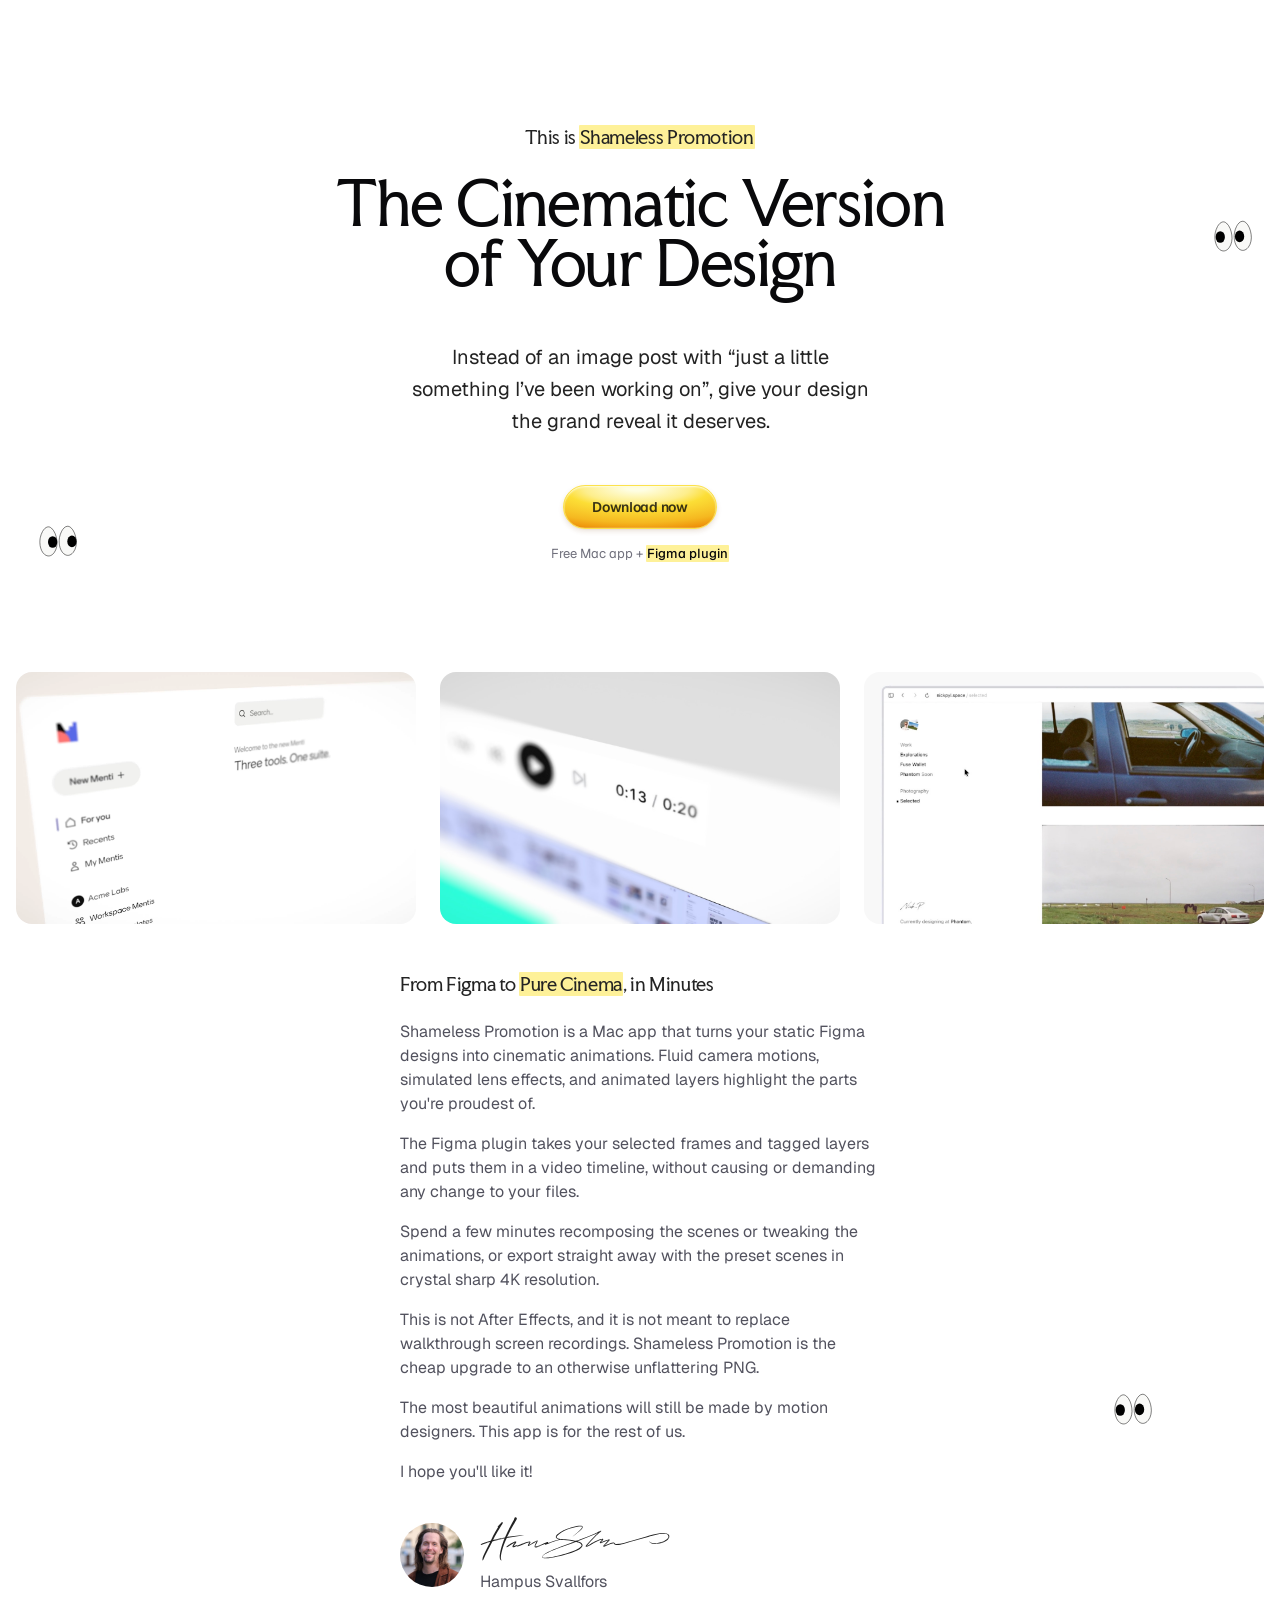
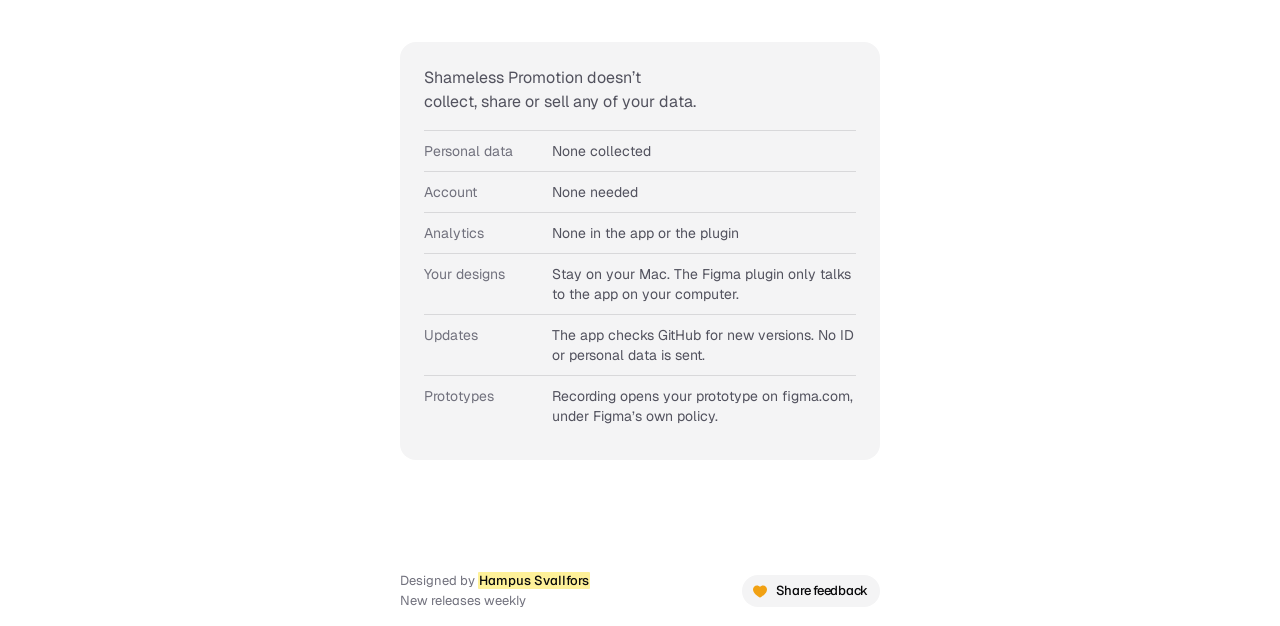
==== index.html @ ab7782eb "Site: hero line, privacy card, signature with name and photo, footer, eye moods (blink, shut, excite" ====
<!doctype html>
<html lang="en">
<head>
  <meta charset="utf-8">
  <meta name="viewport" content="width=device-width, initial-scale=1">
  <title>Shameless Promotion — The Cinematic Version of Your Design</title>
  <meta name="description" content="Shameless Promotion is a free Mac app and Figma plugin that turns your static Figma designs into cinematic animations. Cinematic design videos, in minutes.">
  <meta property="og:title" content="Shameless Promotion">
  <meta property="og:description" content="The cinematic version of your design. A free Mac app and Figma plugin.">
  <meta property="og:type" content="website">
  <meta property="og:url" content="https://shamelesspromotion.app/">
  <meta name="theme-color" content="#ffffff" media="(prefers-color-scheme: light)">
  <meta name="theme-color" content="#0c0c0f" media="(prefers-color-scheme: dark)">
  <link rel="icon" href="assets/favicon.svg" type="image/svg+xml">
  <link rel="preconnect" href="https://fonts.googleapis.com">
  <link rel="preconnect" href="https://fonts.gstatic.com" crossorigin>
  <link rel="stylesheet" href="https://fonts.googleapis.com/css2?family=Faculty+Glyphic&family=Geist:wght@400;500;600&display=swap">
  <link rel="stylesheet" href="styles.css">
</head>
<body>
  <main class="page">

    <header class="hero">
      <div class="hero-inner">
        <!-- the eyes: the app icon's subject, watching the cursor. Each pair
             is anchored to its column at the design's offsets, pulled in on a
             narrower window so it stays on screen, and drifts a little with
             the cursor at its own depth (parallax, main.js) -->
        <span class="eyes eyes-1" data-depth="0.018" aria-hidden="true"></span>
        <span class="eyes eyes-2" data-depth="0.010" aria-hidden="true"></span>
        <p class="eyebrow">This is <mark>Shameless Promotion</mark></p>
        <h1>The Cinematic Version <br>of Your Design</h1>
        <p class="lede">Instead of an image post with “just a little something I’ve been working on”, give your design the grand reveal it deserves.</p>
        <div class="cta">
          <a class="button" id="download" href="https://github.com/svallfors/shameless-promotion-releases/releases/latest"><span>Download now</span></a>
          <p class="cta-note" id="cta-note">Free Mac app + <a class="low" href="https://www.figma.com/community/plugin/1685059029492451885">Figma plugin</a><span id="cta-version"></span></p>
        </div>
      </div>
    </header>

    <!-- three films; the src is picked per color scheme in main.js
         (videos/light-N.mp4 · videos/dark-N.mp4) and loaded when the row
         scrolls into view; the poster follows the scheme too (Hampus's dark
         frame has its own three stills). Until a file exists the poster stands in. -->
    <section class="films" aria-label="Example films">
      <figure class="film">
        <video muted loop playsinline preload="none" data-poster-light="assets/poster-light-1.jpg" data-poster-dark="assets/poster-dark-1.jpg" data-light="videos/light-1.mp4" data-dark="videos/dark-1.mp4"></video>
      </figure>
      <figure class="film">
        <video muted loop playsinline preload="none" data-poster-light="assets/poster-light-2.jpg" data-poster-dark="assets/poster-dark-2.jpg" data-light="videos/light-2.mp4" data-dark="videos/dark-2.mp4"></video>
      </figure>
      <figure class="film">
        <video muted loop playsinline preload="none" data-poster-light="assets/poster-light-3.jpg" data-poster-dark="assets/poster-dark-3.jpg" data-light="videos/light-3.mp4" data-dark="videos/dark-3.mp4"></video>
      </figure>
    </section>

    <section class="story">
      <span class="eyes eyes-3" data-depth="0.014" aria-hidden="true"></span>
      <h2>From Figma to <mark>Pure Cinema</mark>, in Minutes</h2>
      <p>Shameless Promotion is a Mac app that turns your static Figma designs into cinematic animations. Fluid camera motions, simulated lens effects, and animated layers highlight the parts you're proudest of.</p>
      <p>The Figma plugin takes your selected frames and tagged layers and puts them in a video timeline, without causing or demanding any change to your files.</p>
      <p>Spend a few minutes recomposing the scenes or tweaking the animations, or export straight away with the preset scenes in crystal sharp 4K resolution.</p>
      <p>This is not After Effects, and it is not meant to replace walkthrough screen recordings. Shameless Promotion is the cheap upgrade to an otherwise unflattering PNG.</p>
      <p>The most beautiful animations will still be made by motion designers. This app is for the rest of us.</p>
      <p>I hope you'll like it!</p>
      <div class="sign">
        <img class="avatar" src="assets/hampus.jpg" width="64" height="64" alt="">
        <div class="sign-text">
          <img class="signature" src="assets/signature.svg" width="248" height="59" alt="">
          <p class="sign-name">Hampus Svallfors</p>
        </div>
      </div>
    </section>

    <!-- PRIVACY (Hampus 2026-09-30, "we don't track anything - something we
         should be proud about"): a contained last section, the claim and a
         short checklist. Every row is checked against the code: the app's
         only outside request is the update check to GitHub; the plugin's
         network access is localhost only (manifest allowedDomains). -->
    <section class="privacy" id="privacy" aria-labelledby="privacy-title">
      <h2 id="privacy-title">Shameless Promotion doesn’t collect, share or sell any of your data.</h2>
      <dl class="checklist">
        <div><dt>Personal data</dt><dd>None collected</dd></div>
        <div><dt>Account</dt><dd>None needed</dd></div>
        <div><dt>Analytics</dt><dd>None in the app or the plugin</dd></div>
        <div><dt>Your designs</dt><dd>Stay on your Mac. The Figma plugin only talks to the app on your computer.</dd></div>
        <div><dt>Updates</dt><dd>The app checks GitHub for new versions. No ID or personal data is sent.</dd></div>
        <div><dt>Prototypes</dt><dd>Recording opens your prototype on figma.com, under Figma’s own policy.</dd></div>
      </dl>
    </section>

    <!-- the footer within the content's width (Hampus 2026-09-30): the two
         facts stacked on the left (the designer first), feedback on the right; the GitHub pill
         and "Share your feedback 🙌" retired -->
    <footer class="foot">
      <p class="foot-line"><span>Designed by <a class="low" href="https://svallfors.com">Hampus Svallfors</a></span><span>New releases weekly</span></p>
      <a class="pill" href="https://github.com/svallfors/shameless-promotion-releases/issues/new">
        <svg width="16" height="16" viewBox="0 0 16 16" aria-hidden="true"><use href="assets/heart.svg#Frame"></use></svg>
        Share feedback
      </a>
    </footer>

  </main>

  <!-- one eye pair, stamped into every .eyes by main.js: the egg from the
       app icon (Figma group 2134221130) mirrored the way the icon mirrors
       it, a pupil (with a glint for excitement) that main.js aims at the
       cursor, and lids that close like curtains, the upper one down to a
       line a little below the middle and the lower one up to meet it -->
  <template id="eyes-template">
    <svg viewBox="0 0 40 40" width="40" height="40">
      <defs>
        <path id="egg" d="M5.95898 1.41504C6.97668 0.62206 8.2803 0.0746626 9.52344 0.295898C11.8971 0.718315 13.5471 2.7454 14.7139 4.81641L14.9404 5.23047C15.9392 7.11129 16.6526 9.12942 17.0566 11.2187L17.1328 11.6377C17.2466 12.3319 17.3355 13.1081 17.3682 13.8057C17.376 13.9729 17.3899 14.1606 17.4033 14.3545C17.4169 14.5499 17.4306 14.7537 17.4404 14.9561C17.4603 15.3645 17.4618 15.7527 17.415 16.0518L17.4131 16.0674V16.082C17.3985 16.5359 17.3418 16.9519 17.3125 17.4307C17.2851 17.88 17.2524 18.2937 17.2021 18.7207L17.1455 19.1533L17.1445 19.165C17.1437 19.1736 17.1424 19.1829 17.1416 19.1914C17.1412 19.196 17.1401 19.2005 17.1396 19.2051C16.5431 22.4197 15.2002 25.9376 12.5869 27.9414C11.2004 29.0045 9.6425 29.5479 7.98438 29.3301C6.25568 29.1029 4.65309 27.9234 3.50977 26.5684L3.28711 26.2949C0.577991 22.7938 -0.168792 17.8277 0.450195 13.4707C1.04536 9.28188 2.65046 4.16561 5.95898 1.41504Z"/>
        <clipPath id="egg-clip"><use href="#egg"/></clipPath>
      </defs>
      <g class="eye" transform="translate(19.3 5.6) scale(-1 1)">
        <g class="body">
          <use href="#egg" class="sclera"/>
          <g class="iris">
            <ellipse class="pupil" cx="8.85" cy="15.4" rx="4.65" ry="5.85"/>
            <circle class="glint" cx="10.7" cy="12.9" r="0"/>
          </g>
          <g clip-path="url(#egg-clip)">
            <path class="lid lower" d="M-2 17 Q8.7 19.6 20 17 V33 H-2 Z"/>
            <g class="upper">
              <path class="lid" d="M-2 -8 H20 V17 Q8.7 19.6 -2 17 Z"/>
              <path class="lid-line" d="M-2 17 Q8.7 19.6 20 17"/>
            </g>
          </g>
          <use href="#egg" class="rim"/>
        </g>
      </g>
      <g class="eye" transform="translate(38.6 5) scale(-1 1)">
        <g class="body">
          <use href="#egg" class="sclera"/>
          <g class="iris">
            <ellipse class="pupil" cx="8.85" cy="15.4" rx="4.65" ry="5.85"/>
            <circle class="glint" cx="10.7" cy="12.9" r="0"/>
          </g>
          <g clip-path="url(#egg-clip)">
            <path class="lid lower" d="M-2 17 Q8.7 19.6 20 17 V33 H-2 Z"/>
            <g class="upper">
              <path class="lid" d="M-2 -8 H20 V17 Q8.7 19.6 -2 17 Z"/>
              <path class="lid-line" d="M-2 17 Q8.7 19.6 20 17"/>
            </g>
          </g>
          <use href="#egg" class="rim"/>
        </g>
      </g>
    </svg>
  </template>

  <script src="main.js" defer></script>
</body>
</html>
---- styles.css ----
/* Shameless Promotion — the page (2026-09-17). Built from Hampus's Figma frame
   513:3155: Faculty Glyphic for the headlines (title case, salt/dlig on),
   Geist for everything else. Light is the designed mode; dark is derived here
   with the app's own night palette. */

:root {
  color-scheme: light dark;
  --bg: #ffffff;
  --text: #09090b;        /* headline */
  --text-2: #232323;      /* eyebrow, lede */
  --text-3: #52525e;      /* body */
  --text-dim: #71717d;    /* notes, footer */
  --text-label: #71717d;  /* the privacy checklist's labels */
  --pill: #f4f4f5;
  --pill-hover: #e9e9ec;
  --tile: #f4f4f5;
  --hl: #fef199;          /* the marker highlight */
  --hl-text: #232323;
  --btn-border: #fce24c;
  --btn-text: #09090b;
  --sclera: #f9f9f7;
  --eye-line: #000000;
  --pupil: #000000;
}
@media (prefers-color-scheme: dark) {
  :root:not([data-theme="light"]) {
    --bg: #18181b;
    --text: #e4e4e7;
    --text-2: #fafafa;
    --text-3: #d4d4d8;
    --text-dim: #71717d;
    --text-label: #a1a1aa;
    --pill: #27272a;
    --pill-hover: #323236;
    --tile: #27272a;
    --hl: transparent;      /* dark: the marker becomes yellow type */
    --hl-text: #fce24c;
    --btn-border: #fce24c;
    --btn-text: #18181b;
    --sclera: #fafafa;
    --eye-line: #18181b;
    --pupil: #18181b;
}
}
:root[data-theme="dark"] {
    --bg: #18181b;
    --text: #e4e4e7;
    --text-2: #fafafa;
    --text-3: #d4d4d8;
    --text-dim: #71717d;
    --text-label: #a1a1aa;
    --pill: #27272a;
    --pill-hover: #323236;
    --tile: #27272a;
    --hl: transparent;      /* dark: the marker becomes yellow type */
    --hl-text: #fce24c;
    --btn-border: #fce24c;
    --btn-text: #18181b;
    --sclera: #fafafa;
    --eye-line: #18181b;
    --pupil: #18181b;
}

* { box-sizing: border-box; }
html { -webkit-text-size-adjust: 100%; }
body {
  margin: 0;
  background: var(--bg);
  color: var(--text-3);
  font-family: Geist, ui-sans-serif, system-ui, -apple-system, "Helvetica Neue", Arial, sans-serif;
  font-feature-settings: "salt" 1, "ordn" 1, "dlig" 1;
  -webkit-font-smoothing: antialiased;
  text-rendering: optimizeLegibility;
}
a { color: inherit; }

.page {
  position: relative;
  display: flex;
  flex-direction: column;
  align-items: center;
  gap: 48px;
  min-height: 100vh;
  padding: 64px 16px 16px;
  overflow-x: clip;
}
@media (max-width: 720px) {
  .page { padding: 48px 24px 24px; gap: 40px; }
}

/* ---------- type ---------- */
h1, h2, .eyebrow {
  font-family: "Faculty Glyphic", Georgia, "Times New Roman", serif;
  font-weight: 400;
  margin: 0;
}
h1 {
  color: var(--text);
  font-size: clamp(38px, 7vw, 60px);
  line-height: 1;
  letter-spacing: -0.02em;
  text-align: center;
  text-wrap: balance;
}
.eyebrow, h2 {
  color: var(--text-2);
  font-size: 18px;
  line-height: normal;
  letter-spacing: -0.02em;
}
mark {
  background: var(--hl);
  color: var(--hl-text);
  padding: 0 1px;
  border-radius: 1px;
  -webkit-box-decoration-break: clone;
  box-decoration-break: clone;
}
/* the small links' marker: fully behind the text, like the mark (Hampus
   2026-09-30 - the low 9px stroke sat offset under small type) */
a.low {
  background: var(--hl);
  color: var(--text);
  font-weight: 500;
  padding: 0 1px;
  border-radius: 1px;
  text-decoration: none;
  -webkit-box-decoration-break: clone;
  box-decoration-break: clone;
}
a.low:hover { text-decoration: underline; text-underline-position: from-font; }
/* dark (Hampus's dark frame): the name is underlined in the footer grey */
:root[data-theme="dark"] a.low { background: none; color: var(--text-dim); text-decoration: underline; text-underline-position: from-font; }
@media (prefers-color-scheme: dark) {
  :root:not([data-theme="light"]) a.low { background: none; color: var(--text-dim); text-decoration: underline; text-underline-position: from-font; }
}

/* ---------- hero ---------- */
/* the hero fills the first screen: its content sits at the vertical
   center and the film row ends about 24px under the fold, so most of the
   films show and invite the scroll (Hampus 2026-09-17). The row's height
   follows from its width (three tiles at 469:296 with 24px gaps); svh so a
   phone's collapsing toolbar doesn't move it; off on narrow screens */
.hero {
  --row-w: min(100vw - 32px, 1800px);
  --film-h: calc((var(--row-w) - 48px) / 3 * 296 / 469);
  display: flex;
  flex-direction: column;
  align-items: center;
  justify-content: center;
  width: 100%;
  min-height: calc(100svh - 64px - 48px - var(--film-h) + 24px);
}
.hero-inner {
  position: relative;
  display: flex;
  flex-direction: column;
  align-items: center;
  gap: 24px;
  width: 100%;
  max-width: 672px;
  text-align: center;
}
@media (max-width: 720px) {
  .hero { min-height: 0; }
}
.hero .lede {
  margin: 24px 0 0;
  max-width: 476px;
  color: var(--text-2);
  font-size: 20px;
  line-height: 32px;
}
.cta {
  display: flex;
  flex-direction: column;
  align-items: center;
  gap: 16px;
  margin-top: 24px;
}
.cta-note {
  margin: 0;
  color: var(--text-dim);
  font-size: 13px;
  font-feature-settings: "salt" 1, "ordn" 1, "ss02" 1, "ss03" 1, "ss04" 1, "ss05" 1, "ss06" 1, "dlig" 1;
}

/* the yellow pill: the design's radial gradient (a hot spot near the top
   center falling to amber at the rim), a hairline yellow border and the
   two soft drop shadows; inner highlight along the top edge */
.button {
  position: relative;
  display: inline-flex;
  align-items: center;
  height: 44px;
  padding: 0 28px;
  border-radius: 999px;
  border: 1px solid var(--btn-border);
  color: var(--btn-text);
  text-decoration: none;
  font-weight: 600;
  font-size: 14px;
  letter-spacing: -0.02em;
  font-feature-settings: "salt" 1, "ordn" 1, "ss02" 1, "ss03" 1, "ss04" 1, "ss05" 1, "ss06" 1, "dlig" 1;
  background:
    radial-gradient(150px 42px at 48% 5%,
      #fefee2 7%, #fef6b7 21%, #fdee8c 35%, #fde661 42%, #fcde36 49%, #f5b820 82%, #ee910a 100%);
  box-shadow:
    0 0.5px 1px rgba(101, 61, 21, 0.08),
    0 2.4px 5.3px rgba(130, 74, 19, 0.14),
    inset 0 0 0.5px 0.2px rgba(255, 255, 255, 0.6),
    inset 0 1.6px 2.1px -0.5px #fefcd5,
    inset 0 -0.25px 0.6px rgba(0, 0, 0, 0.05);
  transition: transform 0.15s ease, box-shadow 0.15s ease, filter 0.15s ease;
}
.button > span { opacity: 0.8; }
.button:hover { filter: brightness(1.03); box-shadow:
    0 1px 2px rgba(101, 61, 21, 0.10),
    0 4px 10px rgba(130, 74, 19, 0.18),
    inset 0 0 0.5px 0.2px rgba(255, 255, 255, 0.6),
    inset 0 1.6px 2.1px -0.5px #fefcd5,
    inset 0 -0.25px 0.6px rgba(0, 0, 0, 0.05); }
.button:active { transform: translateY(1px); filter: brightness(0.98); }
.button:focus-visible { outline: 2px solid var(--btn-border); outline-offset: 3px; }

/* ---------- films ---------- */
.films {
  display: grid;
  grid-template-columns: repeat(3, minmax(0, 1fr));
  gap: 24px;
  width: 100%;
  max-width: 1800px; /* the films may run wider than the text (Hampus 2026-09-17) */
}
.film {
  margin: 0;
  aspect-ratio: 469 / 296;
  border-radius: 16px;
  overflow: hidden;
  background: var(--tile);
}
.film video, .film img {
  display: block;
  width: 100%;
  height: 100%;
  object-fit: cover;
}
.film video { background: var(--tile); }
@media (max-width: 720px) {
  /* narrow: a native horizontal strip (no JS), each film wider than the
     screen so it reads as a cinematic crop - --film-w is the knob */
  .films {
    --film-w: 100%;
    display: flex;
    gap: 12px;
    max-width: none;
    width: calc(100% + 48px);
    margin: 0 -24px;
    padding: 0 24px;
    overflow-x: auto;
    scroll-snap-type: x mandatory;
    scroll-padding: 0 24px;
    -webkit-overflow-scrolling: touch;
    scrollbar-width: none;
  }
  .films::-webkit-scrollbar { display: none; }
  .film { flex: 0 0 var(--film-w); scroll-snap-align: start; }
  /* the designed two-line break is for the wide headline; narrow, let
     text-wrap: balance find the lines */
  h1 br { display: none; }
}

/* ---------- story ---------- */
.story {
  position: relative;
  display: flex;
  flex-direction: column;
  gap: 24px;
  width: 100%;
  max-width: 480px;
}
.story h2 { margin: 0; }
.story p {
  margin: 0;
  font-size: 16px;
  line-height: 24px;
}
.story p + p { margin-top: -8px; }
/* the signature a little smaller, the name in plain type under it (Hampus
   2026-09-30); the ink is decorative, the name reads */
/* the face from the plugin's Community page, beside the signature (Hampus 2026-09-30) */
.sign { display: flex; align-items: center; gap: 16px; margin-top: 8px; }
.avatar { display: block; flex: none; width: 64px; height: 64px; border-radius: 50%; }
.sign-text { display: flex; flex-direction: column; gap: 8px; min-width: 0; }
.signature {
  display: block;
  width: 192px;
  max-width: 100%;
  height: auto;
}
.story .sign-name { margin: 0; }
/* the signature is black ink; flip it on the night ground */
:root[data-theme="dark"] .signature { filter: invert(1); }
@media (prefers-color-scheme: dark) {
  :root:not([data-theme="light"]) .signature { filter: invert(1); }
}

/* ---------- privacy ---------- */
/* a contained last section (Hampus 2026-09-30): the claim, then a checklist
   of label and answer rows on the tile ground */
.privacy {
  display: flex;
  flex-direction: column;
  gap: 16px;
  width: 100%;
  max-width: 480px;
  padding: 24px;
  border-radius: 16px;
  background: var(--tile);
}
/* the claim IS the section's heading (Hampus 2026-09-30), set like the
   body text it replaced - not the display face */
.privacy h2 {
  font-family: inherit;
  font-size: 16px;
  line-height: 24px;
  letter-spacing: normal;
  color: var(--text-3);
  text-wrap: balance;
}
.checklist {
  display: flex;
  flex-direction: column;
  margin: 0;
  font-size: 14px;
  line-height: 20px;
}
.checklist > div {
  display: grid;
  grid-template-columns: 112px 1fr;
  gap: 16px;
  padding: 10px 0;
  border-top: 1px solid color-mix(in srgb, var(--text-dim) 22%, transparent);
}
.checklist dt { color: var(--text-label); }
.checklist dd { margin: 0; color: var(--text-3); }
@media (max-width: 480px) {
  .checklist > div { grid-template-columns: 1fr; gap: 2px; }
}

/* ---------- footer ---------- */
.foot {
  display: flex;
  align-items: center;
  justify-content: space-between;
  gap: 16px;
  width: 100%;
  max-width: 480px;
  margin-top: auto;
  padding-top: 64px;
}
.foot-line {
  display: flex;
  flex-direction: column;
  gap: 2px;
  margin: 0;
  color: var(--text-dim);
  font-size: 13px;
  line-height: 18px;
  text-align: left;
  font-feature-settings: "salt" 1, "ordn" 1, "ss02" 1, "ss03" 1, "ss04" 1, "ss05" 1, "ss06" 1, "dlig" 1;
}
.pill {
  display: inline-flex;
  align-items: center;
  gap: 8px;
  height: 32px;
  padding: 0 12px 0 10px;
  border-radius: 9999px;
  background: var(--pill);
  color: var(--text);
  text-decoration: none;
  font-size: 13px;
  font-weight: 500;
  letter-spacing: -0.02em;
  white-space: nowrap;
  font-feature-settings: "salt" 1, "ordn" 1, "ss02" 1, "ss03" 1, "ss04" 1, "ss05" 1, "ss06" 1, "dlig" 1;
  transition: background 0.15s ease;
}
.pill:hover { background: var(--pill-hover); }
.pill svg { color: var(--text); opacity: 0.8; }
.pill:last-child svg { color: #f5a623; opacity: 1; }
@media (max-width: 720px) {
  .foot { padding-top: 40px; }
}

/* ---------- the eyes ---------- */
/* anchored to the hero (672 wide) and the story (480 wide) at the design's
   offsets; the min()/max() pull a pair inward when the window is narrower
   than the design so it never leaves the screen or lands on the text */
.eyes {
  position: absolute;
  width: 40px;
  height: 40px;
  pointer-events: none;
  will-change: transform;
  z-index: 1;
}
.eyes-1 { top: 91px;  left: min(calc(100% + 237px), calc(50vw + 280px)); }
.eyes-2 { top: 396px; left: max(-266px, calc(352px - 50vw)); }
.eyes-3 { top: 417px; left: min(calc(100% + 233px), calc(50vw + 184px)); }
.eyes svg { display: block; width: 100%; height: 100%; overflow: visible; }
.eyes .sclera, .eyes .lid { fill: var(--sclera); }
.eyes .rim, .eyes .lid-line { fill: none; stroke: var(--eye-line); stroke-width: 0.5; vector-effect: non-scaling-stroke; }
.eyes .pupil { fill: var(--pupil); }
.eyes .glint { fill: var(--sclera); }
@media (max-width: 720px) {
  .eyes { display: none; }
}
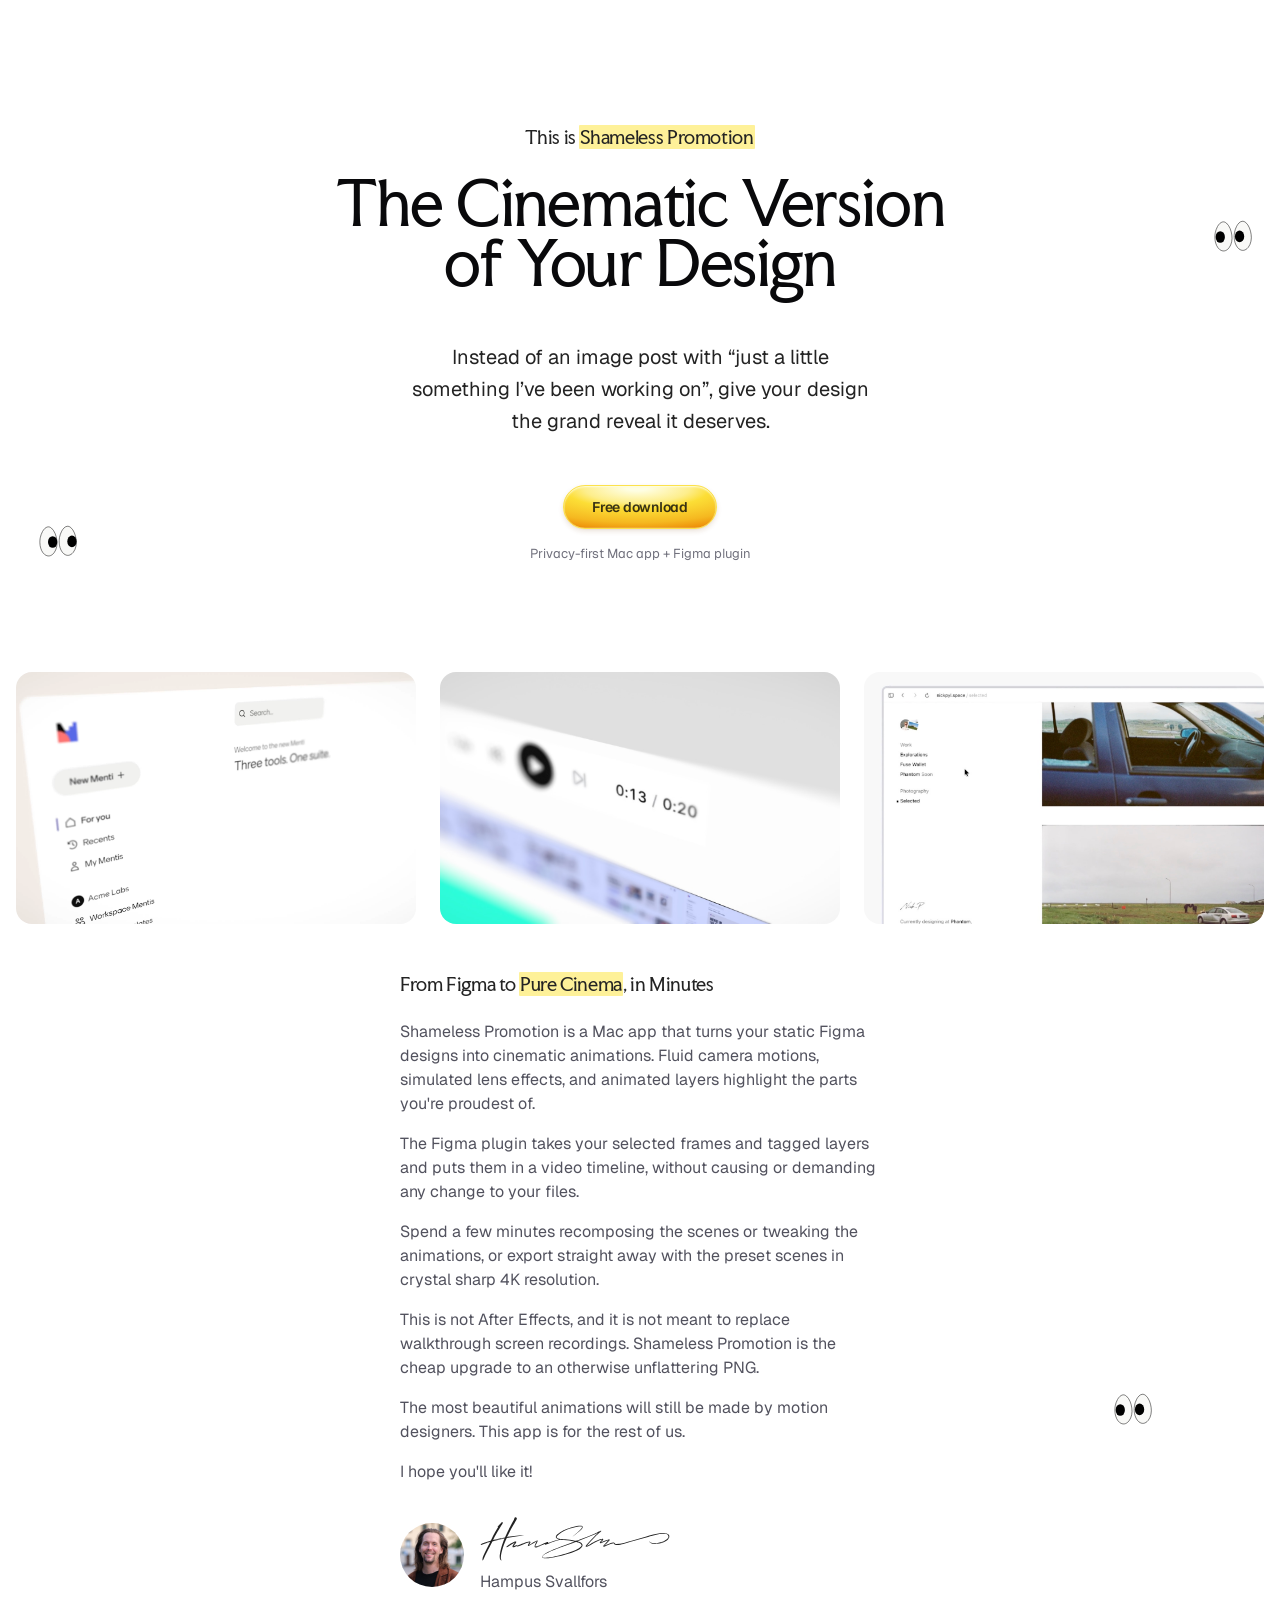
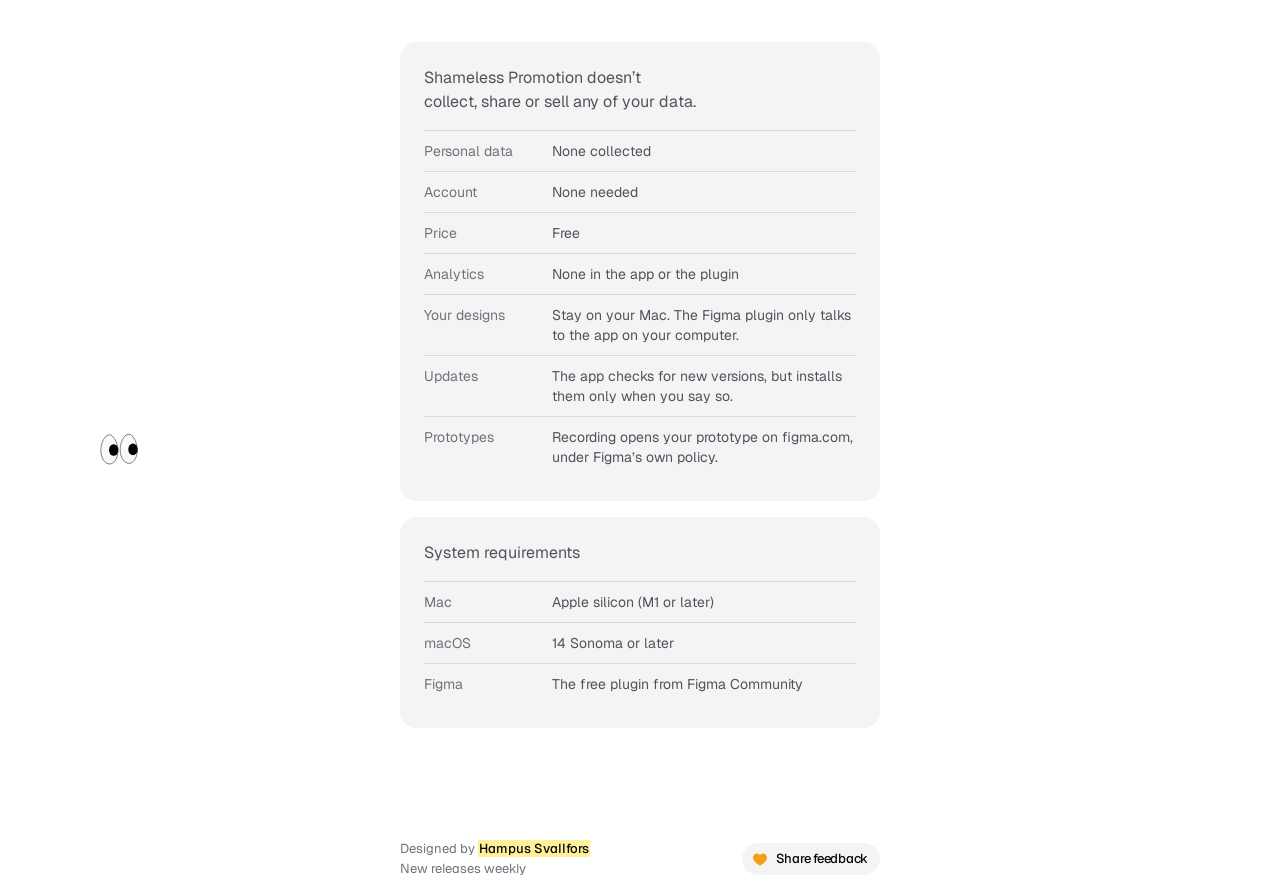
==== commit deb8c5d5: "Site: Free download, privacy-first note links, System requirements, fourth eyes, JSON-LD, robots and" ====
--- a/index.html
+++ b/index.html
@@ -9,6 +9,29 @@
   <meta property="og:description" content="The cinematic version of your design. A free Mac app and Figma plugin.">
   <meta property="og:type" content="website">
   <meta property="og:url" content="https://shamelesspromotion.app/">
+  <link rel="canonical" href="https://shamelesspromotion.app/">
+  <!-- what search engines and AI agents read directly: a free macOS app,
+       what it needs, where to get it. No version here; it ships weekly -->
+  <script type="application/ld+json">
+  {
+    "@context": "https://schema.org",
+    "@type": "SoftwareApplication",
+    "name": "Shameless Promotion",
+    "description": "A free Mac app and Figma plugin that turns your static Figma designs into cinematic animations, with camera motions, simulated lens effects and animated layers, exported in 4K.",
+    "url": "https://shamelesspromotion.app/",
+    "downloadUrl": "https://github.com/svallfors/shameless-promotion-releases/releases/latest",
+    "applicationCategory": "DesignApplication",
+    "operatingSystem": "macOS 14 or later",
+    "softwareRequirements": "Apple silicon Mac, Figma",
+    "isAccessibleForFree": true,
+    "offers": { "@type": "Offer", "price": "0", "priceCurrency": "USD" },
+    "author": { "@type": "Person", "name": "Hampus Svallfors", "url": "https://svallfors.com" },
+    "sameAs": [
+      "https://www.figma.com/community/plugin/1685059029492451885",
+      "https://github.com/svallfors/shameless-promotion-releases"
+    ]
+  }
+  </script>
   <meta name="theme-color" content="#ffffff" media="(prefers-color-scheme: light)">
   <meta name="theme-color" content="#0c0c0f" media="(prefers-color-scheme: dark)">
   <link rel="icon" href="assets/favicon.svg" type="image/svg+xml">
@@ -32,8 +55,8 @@
         <h1>The Cinematic Version <br>of Your Design</h1>
         <p class="lede">Instead of an image post with “just a little something I’ve been working on”, give your design the grand reveal it deserves.</p>
         <div class="cta">
-          <a class="button" id="download" href="https://github.com/svallfors/shameless-promotion-releases/releases/latest"><span>Download now</span></a>
-          <p class="cta-note" id="cta-note">Free Mac app + <a class="low" href="https://www.figma.com/community/plugin/1685059029492451885">Figma plugin</a><span id="cta-version"></span></p>
+          <a class="button" id="download" href="https://github.com/svallfors/shameless-promotion-releases/releases/latest"><span>Free download</span></a>
+          <p class="cta-note" id="cta-note"><a class="quiet" href="#privacy">Privacy-first</a> Mac app + <a class="quiet" href="https://www.figma.com/community/plugin/1685059029492451885">Figma plugin</a><span id="cta-version"></span></p>
         </div>
       </div>
     </header>
@@ -77,17 +100,32 @@
          short checklist. Every row is checked against the code: the app's
          only outside request is the update check to GitHub; the plugin's
          network access is localhost only (manifest allowedDomains). -->
-    <section class="privacy" id="privacy" aria-labelledby="privacy-title">
+    <div class="tiles">
+    <section class="facts privacy" id="privacy" aria-labelledby="privacy-title">
+      <span class="eyes eyes-4" data-depth="0.012" aria-hidden="true"></span>
       <h2 id="privacy-title">Shameless Promotion doesn’t collect, share or sell any of your data.</h2>
       <dl class="checklist">
         <div><dt>Personal data</dt><dd>None collected</dd></div>
         <div><dt>Account</dt><dd>None needed</dd></div>
+        <div><dt>Price</dt><dd>Free</dd></div>
         <div><dt>Analytics</dt><dd>None in the app or the plugin</dd></div>
         <div><dt>Your designs</dt><dd>Stay on your Mac. The Figma plugin only talks to the app on your computer.</dd></div>
-        <div><dt>Updates</dt><dd>The app checks GitHub for new versions. No ID or personal data is sent.</dd></div>
+        <div><dt>Updates</dt><dd>The app checks for new versions, but installs them only when you say so.</dd></div>
         <div><dt>Prototypes</dt><dd>Recording opens your prototype on figma.com, under Figma’s own policy.</dd></div>
       </dl>
     </section>
+
+    <!-- REQUIREMENTS (Hampus 2026-10-01): what the app needs, as a second
+         tile under privacy, kept away from the Download button -->
+    <section class="facts" id="requirements" aria-labelledby="requirements-title">
+      <h2 id="requirements-title">System requirements</h2>
+      <dl class="checklist">
+        <div><dt>Mac</dt><dd>Apple silicon (M1 or later)</dd></div>
+        <div><dt>macOS</dt><dd>14 Sonoma or later</dd></div>
+        <div><dt>Figma</dt><dd>The free plugin from Figma Community</dd></div>
+      </dl>
+    </section>
+    </div>
 
     <!-- the footer within the content's width (Hampus 2026-09-30): the two
          facts stacked on the left (the designer first), feedback on the right; the GitHub pill
--- a/styles.css
+++ b/styles.css
@@ -10,7 +10,7 @@
   --text-2: #232323;      /* eyebrow, lede */
   --text-3: #52525e;      /* body */
   --text-dim: #71717d;    /* notes, footer */
-  --text-label: #71717d;  /* the privacy checklist's labels */
+  --text-label: #71717d;  /* the checklists' labels */
   --pill: #f4f4f5;
   --pill-hover: #e9e9ec;
   --tile: #f4f4f5;
@@ -134,6 +134,18 @@
 @media (prefers-color-scheme: dark) {
   :root:not([data-theme="light"]) a.low { background: none; color: var(--text-dim); text-decoration: underline; text-underline-position: from-font; }
 }
+/* links that read as the text around them until hovered, then take the
+   yellow marker with darker type (Hampus 2026-10-01; on the dark ground the
+   marker is yellow type, as everywhere). The marker's padding is pulled back
+   with a negative margin so the words never move */
+a.quiet {
+  text-decoration: none;
+  padding: 0 1px;
+  margin: 0 -1px;
+  border-radius: 1px;
+  transition: background-color 120ms ease, color 120ms ease;
+}
+a.quiet:hover, a.quiet:focus-visible { background: var(--hl); color: var(--hl-text); }
 
 /* ---------- hero ---------- */
 /* the hero fills the first screen: its content sits at the vertical
@@ -304,10 +316,18 @@
   :root:not([data-theme="light"]) .signature { filter: invert(1); }
 }
 
-/* ---------- privacy ---------- */
-/* a contained last section (Hampus 2026-09-30): the claim, then a checklist
-   of label and answer rows on the tile ground */
-.privacy {
+/* ---------- privacy and requirements ---------- */
+/* contained last sections (Hampus 2026-09-30): the claim, then a checklist
+   of label and answer rows on the tile ground; the two tiles sit close */
+.tiles {
+  display: flex;
+  flex-direction: column;
+  align-items: center;
+  gap: 16px;
+  width: 100%;
+}
+.facts {
+  position: relative;
   display: flex;
   flex-direction: column;
   gap: 16px;
@@ -319,7 +339,7 @@
 }
 /* the claim IS the section's heading (Hampus 2026-09-30), set like the
    body text it replaced - not the display face */
-.privacy h2 {
+.facts h2 {
   font-family: inherit;
   font-size: 16px;
   line-height: 24px;
@@ -408,6 +428,9 @@
 .eyes-1 { top: 91px;  left: min(calc(100% + 237px), calc(50vw + 280px)); }
 .eyes-2 { top: 396px; left: max(-266px, calc(352px - 50vw)); }
 .eyes-3 { top: 417px; left: min(calc(100% + 233px), calc(50vw + 184px)); }
+/* left of the privacy tile, by its foot (Hampus 2026-10-01); the tile is
+   480 wide and centred, so 256px - 50vw keeps the pair 16px off the edge */
+.eyes-4 { top: 387px; left: max(-301px, calc(256px - 50vw)); }
 .eyes svg { display: block; width: 100%; height: 100%; overflow: visible; }
 .eyes .sclera, .eyes .lid { fill: var(--sclera); }
 .eyes .rim, .eyes .lid-line { fill: none; stroke: var(--eye-line); stroke-width: 0.5; vector-effect: non-scaling-stroke; }
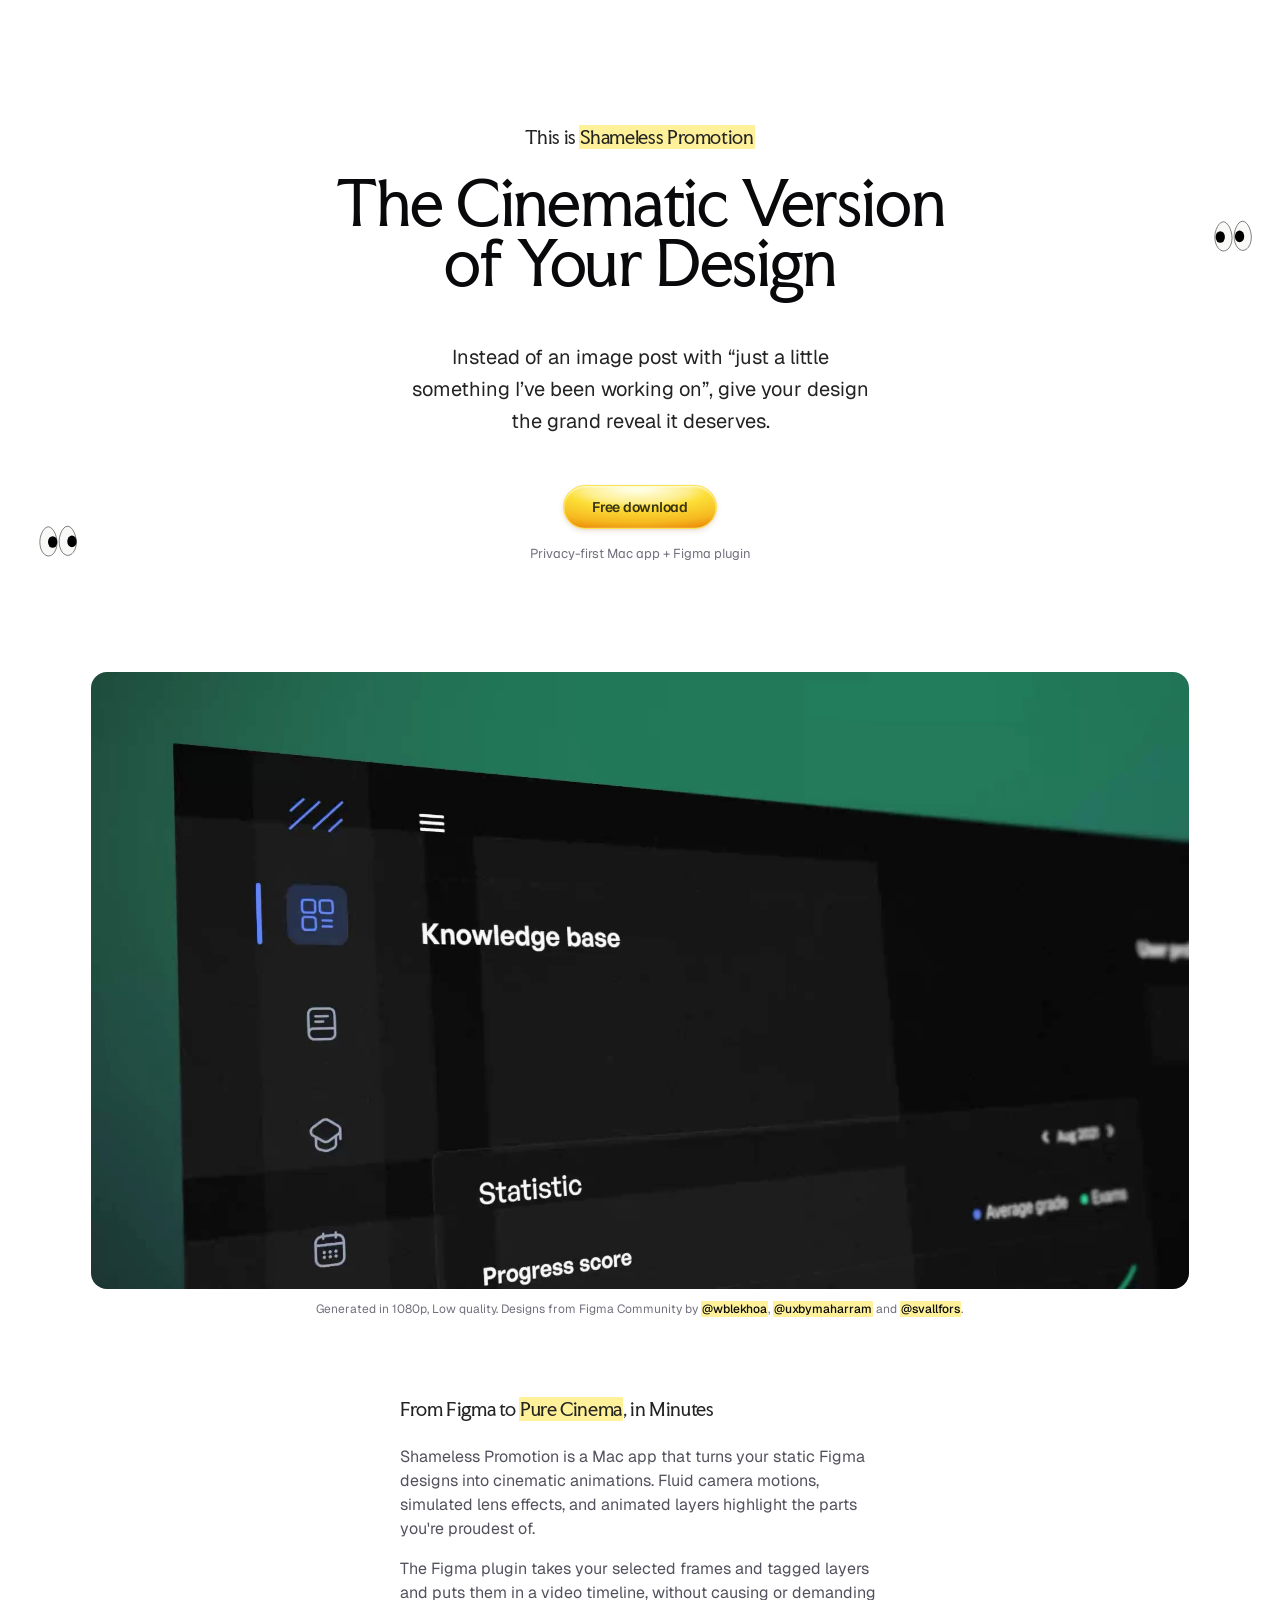
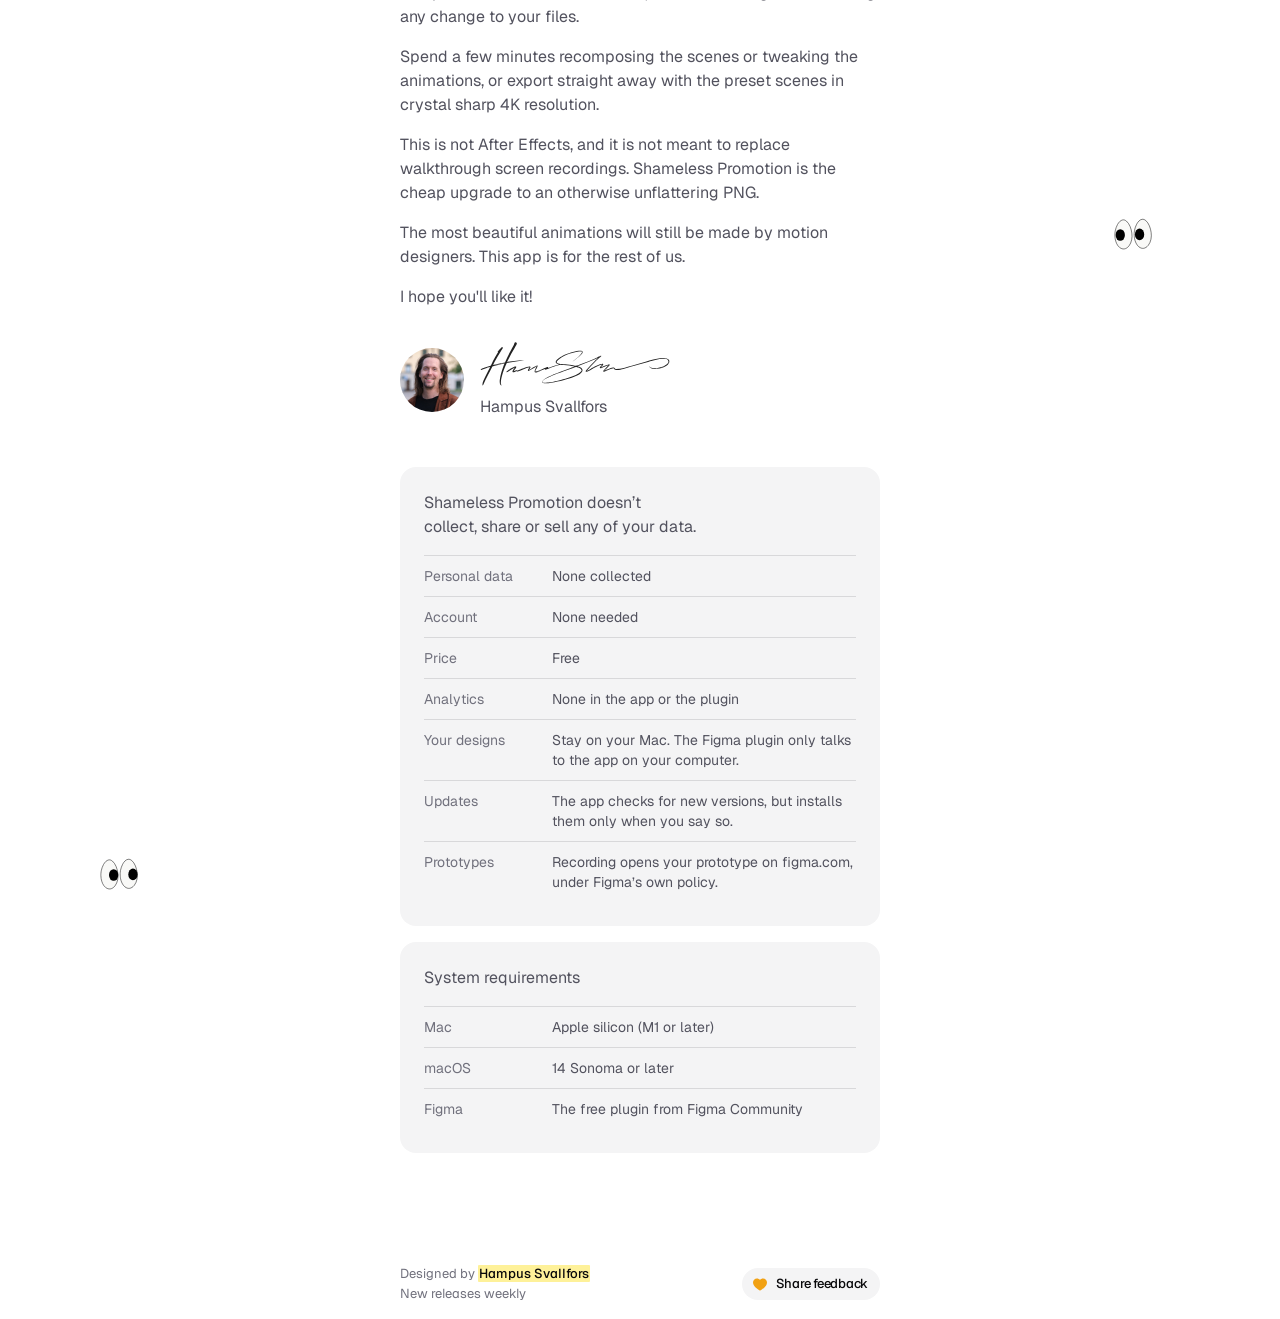
==== commit e269b5c9: "Site: showcase film with caption (2026-10-04)" ====
--- a/index.html
+++ b/index.html
@@ -61,19 +61,13 @@
       </div>
     </header>
 
-    <!-- three films; the src is picked per color scheme in main.js
-         (videos/light-N.mp4 · videos/dark-N.mp4) and loaded when the row
-         scrolls into view; the poster follows the scheme too (Hampus's dark
-         frame has its own three stills). Until a file exists the poster stands in. -->
-    <section class="films" aria-label="Example films">
+    <!-- the showcase film (Hampus 2026-10-04): one video in place of the
+         three placeholder tiles, the same in light and dark; it loads when it
+         nears the view and plays muted, looping, inline (main.js) -->
+    <section class="films" aria-label="Example film">
       <figure class="film">
-        <video muted loop playsinline preload="none" data-poster-light="assets/poster-light-1.jpg" data-poster-dark="assets/poster-dark-1.jpg" data-light="videos/light-1.mp4" data-dark="videos/dark-1.mp4"></video>
-      </figure>
-      <figure class="film">
-        <video muted loop playsinline preload="none" data-poster-light="assets/poster-light-2.jpg" data-poster-dark="assets/poster-dark-2.jpg" data-light="videos/light-2.mp4" data-dark="videos/dark-2.mp4"></video>
-      </figure>
-      <figure class="film">
-        <video muted loop playsinline preload="none" data-poster-light="assets/poster-light-3.jpg" data-poster-dark="assets/poster-dark-3.jpg" data-light="videos/light-3.mp4" data-dark="videos/dark-3.mp4"></video>
+        <video muted loop playsinline preload="none" poster="assets/showcase-poster.jpg" data-src="videos/showcase.mp4" width="1920" height="1080"></video>
+        <figcaption>Generated in 1080p, Low quality. Designs from Figma Community by <a class="low" href="https://www.figma.com/@wblekhoa">@wblekhoa</a>, <a class="low" href="https://www.figma.com/@uxbymaharram">@uxbymaharram</a> and <a class="low" href="https://www.figma.com/@svallfors">@svallfors</a>.</figcaption>
       </figure>
     </section>
 
--- a/styles.css
+++ b/styles.css
@@ -235,47 +235,35 @@
 .button:active { transform: translateY(1px); filter: brightness(0.98); }
 .button:focus-visible { outline: 2px solid var(--btn-border); outline-offset: 3px; }
 
-/* ---------- films ---------- */
+/* ---------- the film ---------- */
+/* one showcase video (Hampus 2026-10-04: "a little smaller than the current
+   container for the three images") - 16:9, the same in light and dark */
 .films {
-  display: grid;
-  grid-template-columns: repeat(3, minmax(0, 1fr));
-  gap: 24px;
-  width: 100%;
-  max-width: 1800px; /* the films may run wider than the text (Hampus 2026-09-17) */
-}
-.film {
-  margin: 0;
-  aspect-ratio: 469 / 296;
+  width: min(88%, 1440px);
+  margin-bottom: 32px; /* more room before the story than the page's 48px gap */
+}
+.film { margin: 0; }
+.film video {
+  display: block;
+  width: 100%;
+  height: auto;
+  aspect-ratio: 16 / 9;
+  object-fit: cover;
   border-radius: 16px;
-  overflow: hidden;
-  background: var(--tile);
-}
-.film video, .film img {
-  display: block;
-  width: 100%;
-  height: 100%;
-  object-fit: cover;
-}
-.film video { background: var(--tile); }
+  background: #111;
+}
+/* what the film is and whose designs it shows */
+.film figcaption {
+  margin-top: 12px;
+  color: var(--text-dim);
+  font-size: 12px;
+  line-height: 16px;
+  text-align: center;
+  text-wrap: balance;
+}
 @media (max-width: 720px) {
-  /* narrow: a native horizontal strip (no JS), each film wider than the
-     screen so it reads as a cinematic crop - --film-w is the knob */
-  .films {
-    --film-w: 100%;
-    display: flex;
-    gap: 12px;
-    max-width: none;
-    width: calc(100% + 48px);
-    margin: 0 -24px;
-    padding: 0 24px;
-    overflow-x: auto;
-    scroll-snap-type: x mandatory;
-    scroll-padding: 0 24px;
-    -webkit-overflow-scrolling: touch;
-    scrollbar-width: none;
-  }
-  .films::-webkit-scrollbar { display: none; }
-  .film { flex: 0 0 var(--film-w); scroll-snap-align: start; }
+  .films { width: 100%; margin-bottom: 16px; }
+  .film video { border-radius: 12px; }
   /* the designed two-line break is for the wide headline; narrow, let
      text-wrap: balance find the lines */
   h1 br { display: none; }
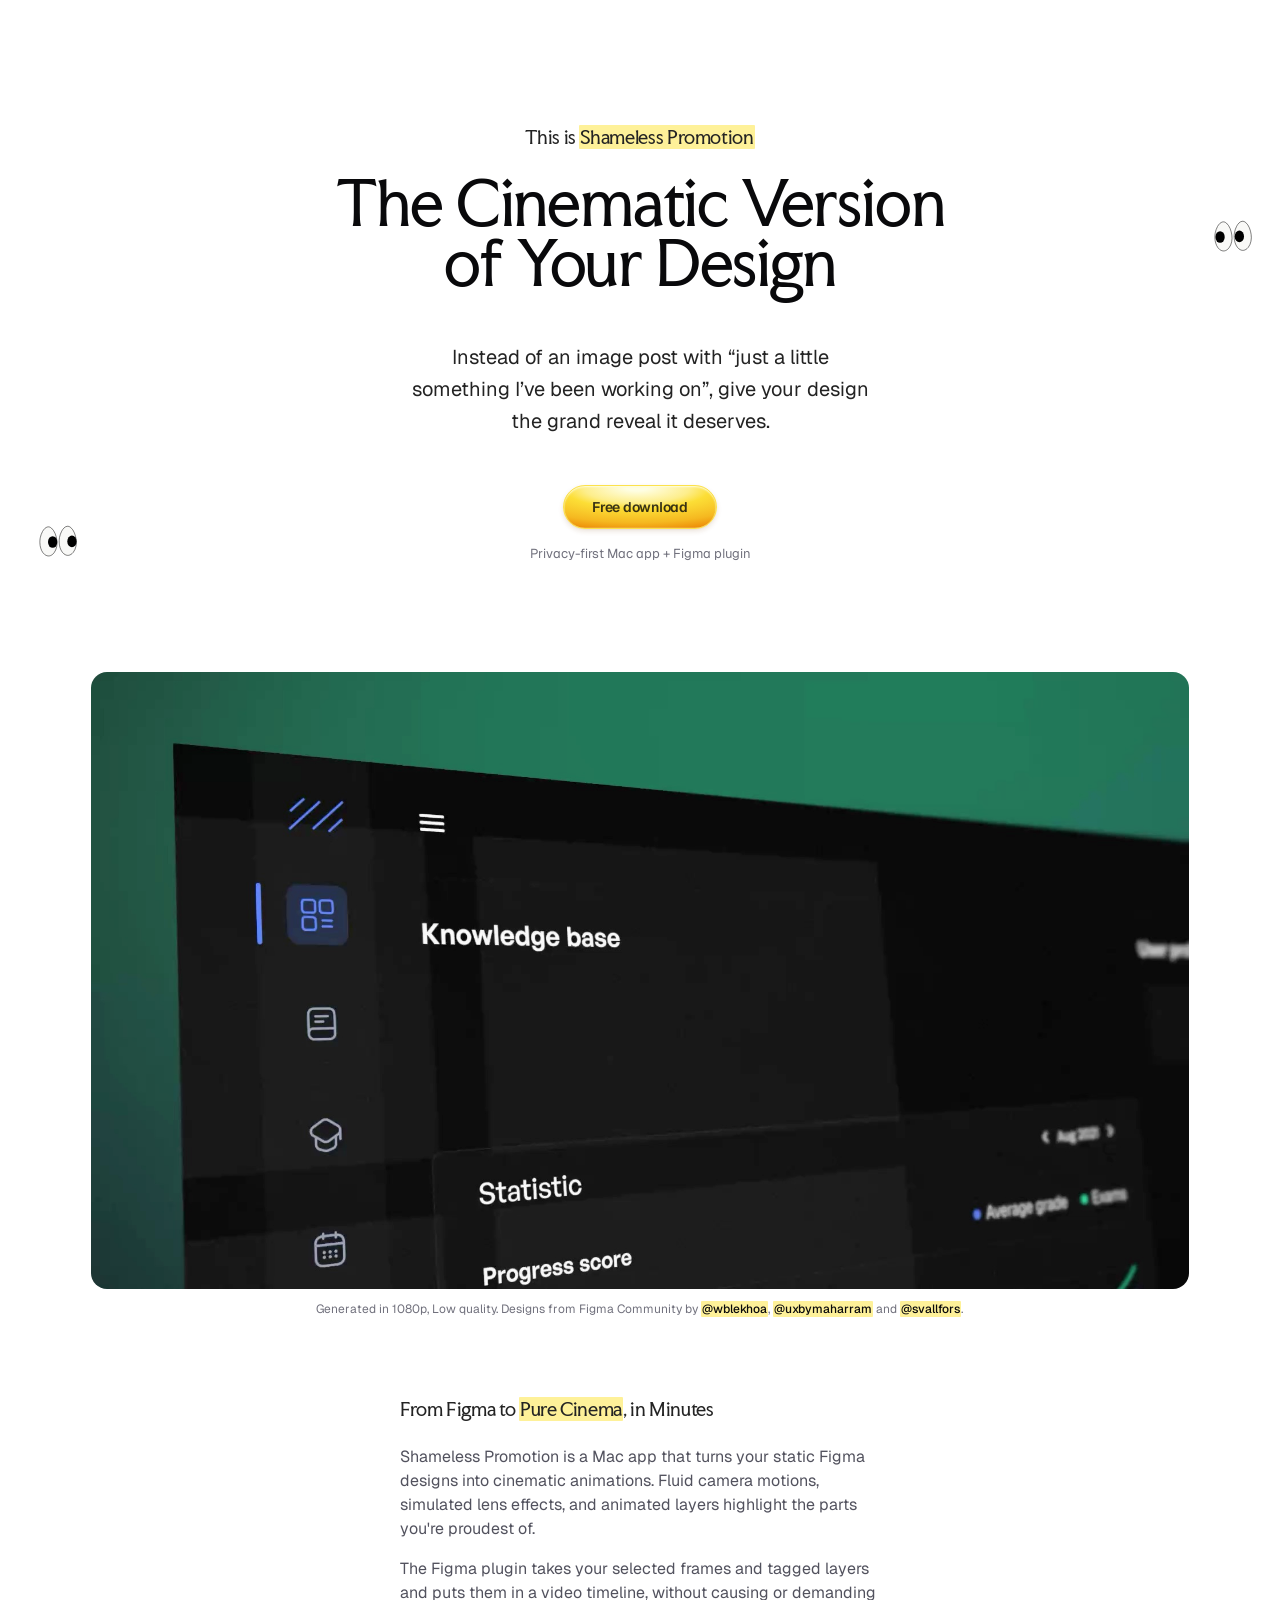
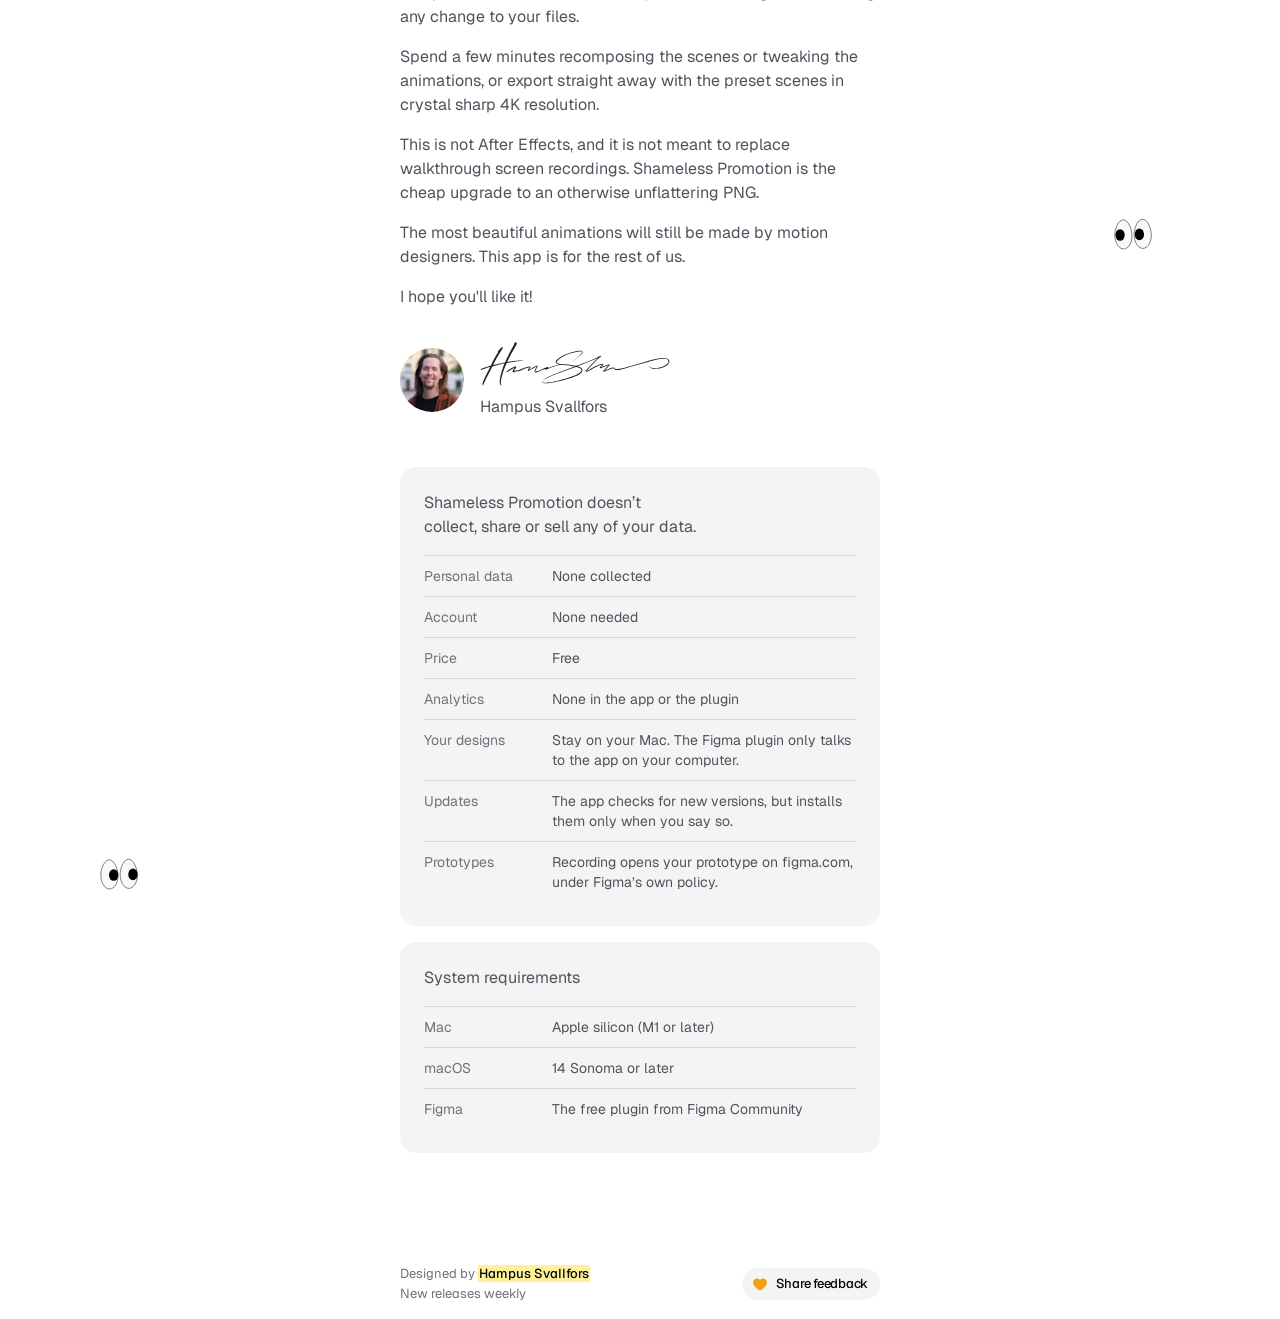
==== commit 742855b5: "Site: text-wrap pretty (2026-10-05)" ====
--- a/index.html
+++ b/index.html
@@ -9,6 +9,12 @@
   <meta property="og:description" content="The cinematic version of your design. A free Mac app and Figma plugin.">
   <meta property="og:type" content="website">
   <meta property="og:url" content="https://shamelesspromotion.app/">
+  <meta property="og:image" content="https://shamelesspromotion.app/assets/og.png">
+  <meta property="og:image:width" content="1200">
+  <meta property="og:image:height" content="630">
+  <meta property="og:image:alt" content="Shameless Promotion, with the app's cartoon eyes">
+  <meta name="twitter:card" content="summary_large_image">
+  <meta name="twitter:image" content="https://shamelesspromotion.app/assets/og.png">
   <link rel="canonical" href="https://shamelesspromotion.app/">
   <!-- what search engines and AI agents read directly: a free macOS app,
        what it needs, where to get it. No version here; it ships weekly -->
@@ -19,6 +25,7 @@
     "name": "Shameless Promotion",
     "description": "A free Mac app and Figma plugin that turns your static Figma designs into cinematic animations, with camera motions, simulated lens effects and animated layers, exported in 4K.",
     "url": "https://shamelesspromotion.app/",
+    "image": "https://shamelesspromotion.app/assets/og.png",
     "downloadUrl": "https://github.com/svallfors/shameless-promotion-releases/releases/latest",
     "applicationCategory": "DesignApplication",
     "operatingSystem": "macOS 14 or later",
@@ -35,10 +42,11 @@
   <meta name="theme-color" content="#ffffff" media="(prefers-color-scheme: light)">
   <meta name="theme-color" content="#0c0c0f" media="(prefers-color-scheme: dark)">
   <link rel="icon" href="assets/favicon.svg" type="image/svg+xml">
+  <link rel="apple-touch-icon" href="assets/apple-touch-icon.png">
   <link rel="preconnect" href="https://fonts.googleapis.com">
   <link rel="preconnect" href="https://fonts.gstatic.com" crossorigin>
   <link rel="stylesheet" href="https://fonts.googleapis.com/css2?family=Faculty+Glyphic&family=Geist:wght@400;500;600&display=swap">
-  <link rel="stylesheet" href="styles.css">
+  <link rel="stylesheet" href="styles.css?v=b5ae62bf2d">
 </head>
 <body>
   <main class="page">
@@ -182,6 +190,6 @@
     </svg>
   </template>
 
-  <script src="main.js" defer></script>
+  <script src="main.js?v=9267e3bbef" defer></script>
 </body>
 </html>
--- a/styles.css
+++ b/styles.css
@@ -71,6 +71,9 @@
   font-feature-settings: "salt" 1, "ordn" 1, "dlig" 1;
   -webkit-font-smoothing: antialiased;
   text-rendering: optimizeLegibility;
+  /* no lone last words, page-wide (Hampus 2026-10-05); headings, the
+     privacy claim and the film caption keep their own balance */
+  text-wrap: pretty;
 }
 a { color: inherit; }
 
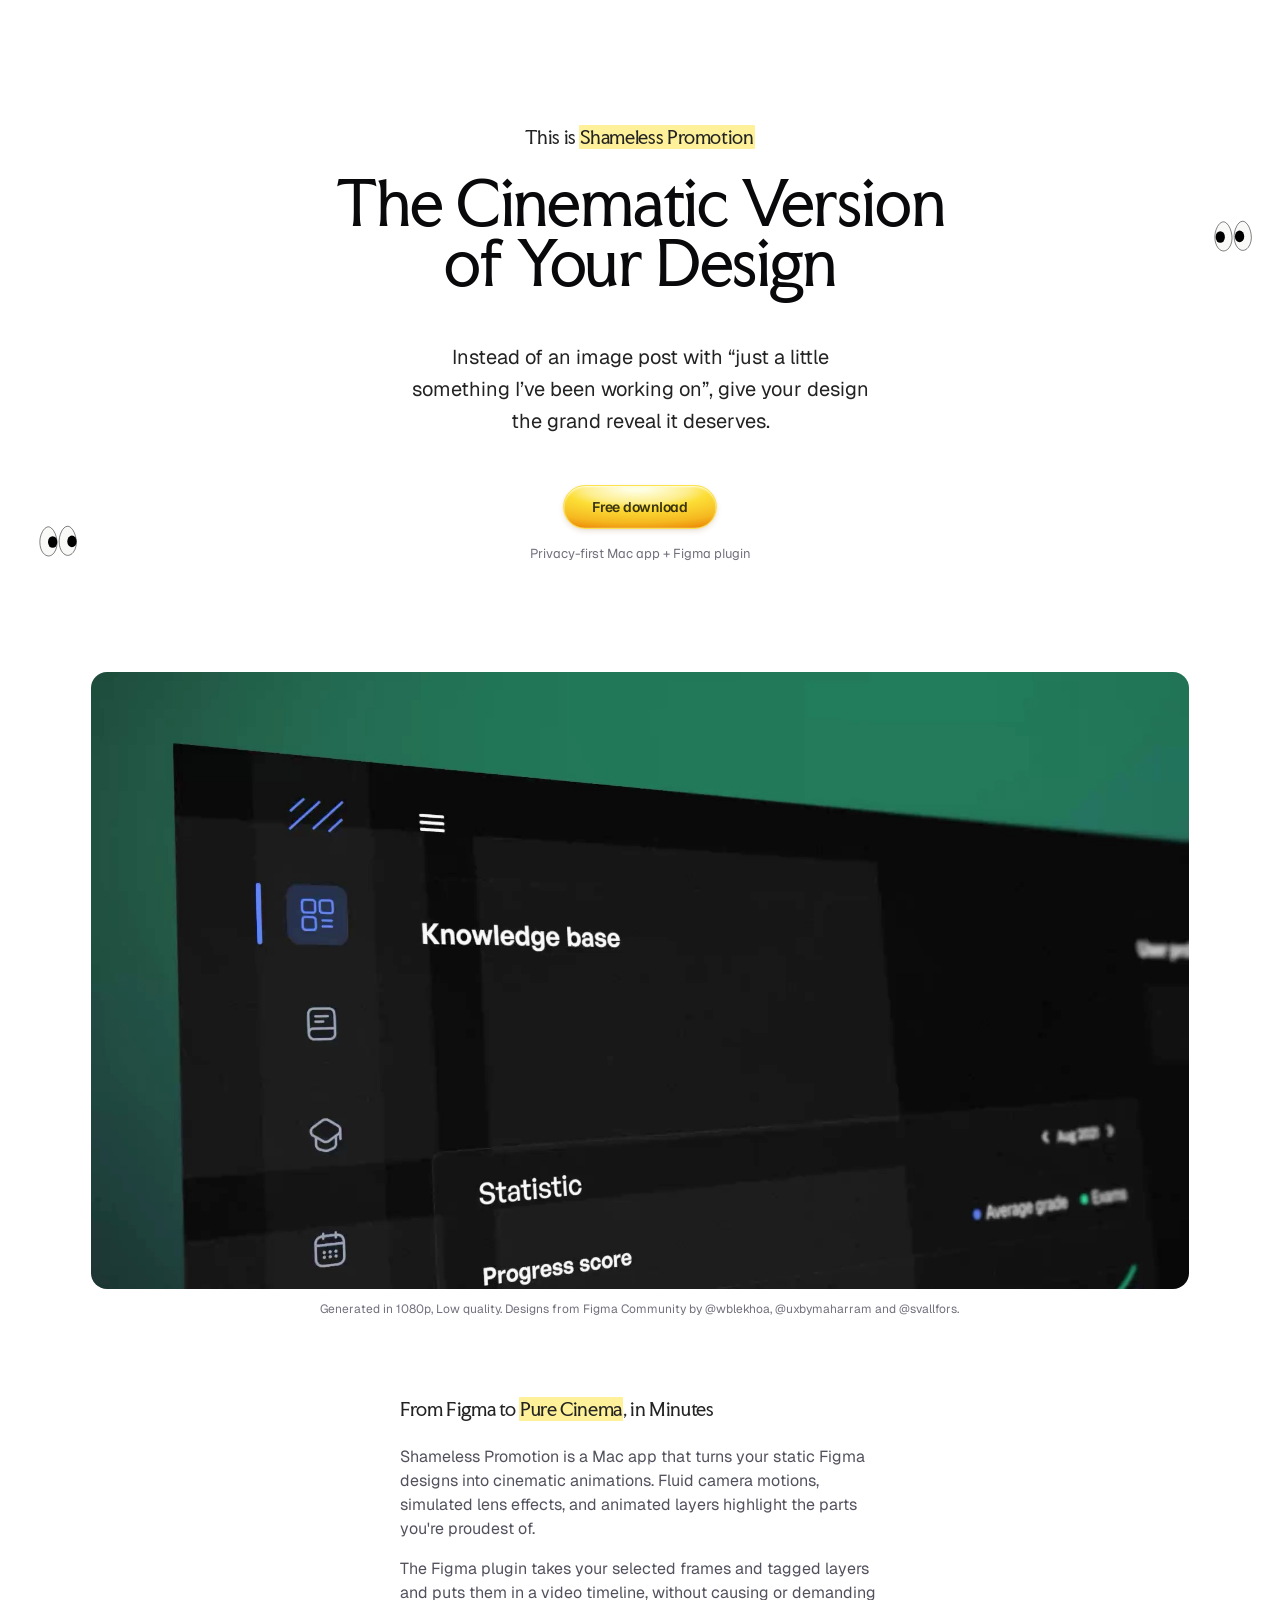
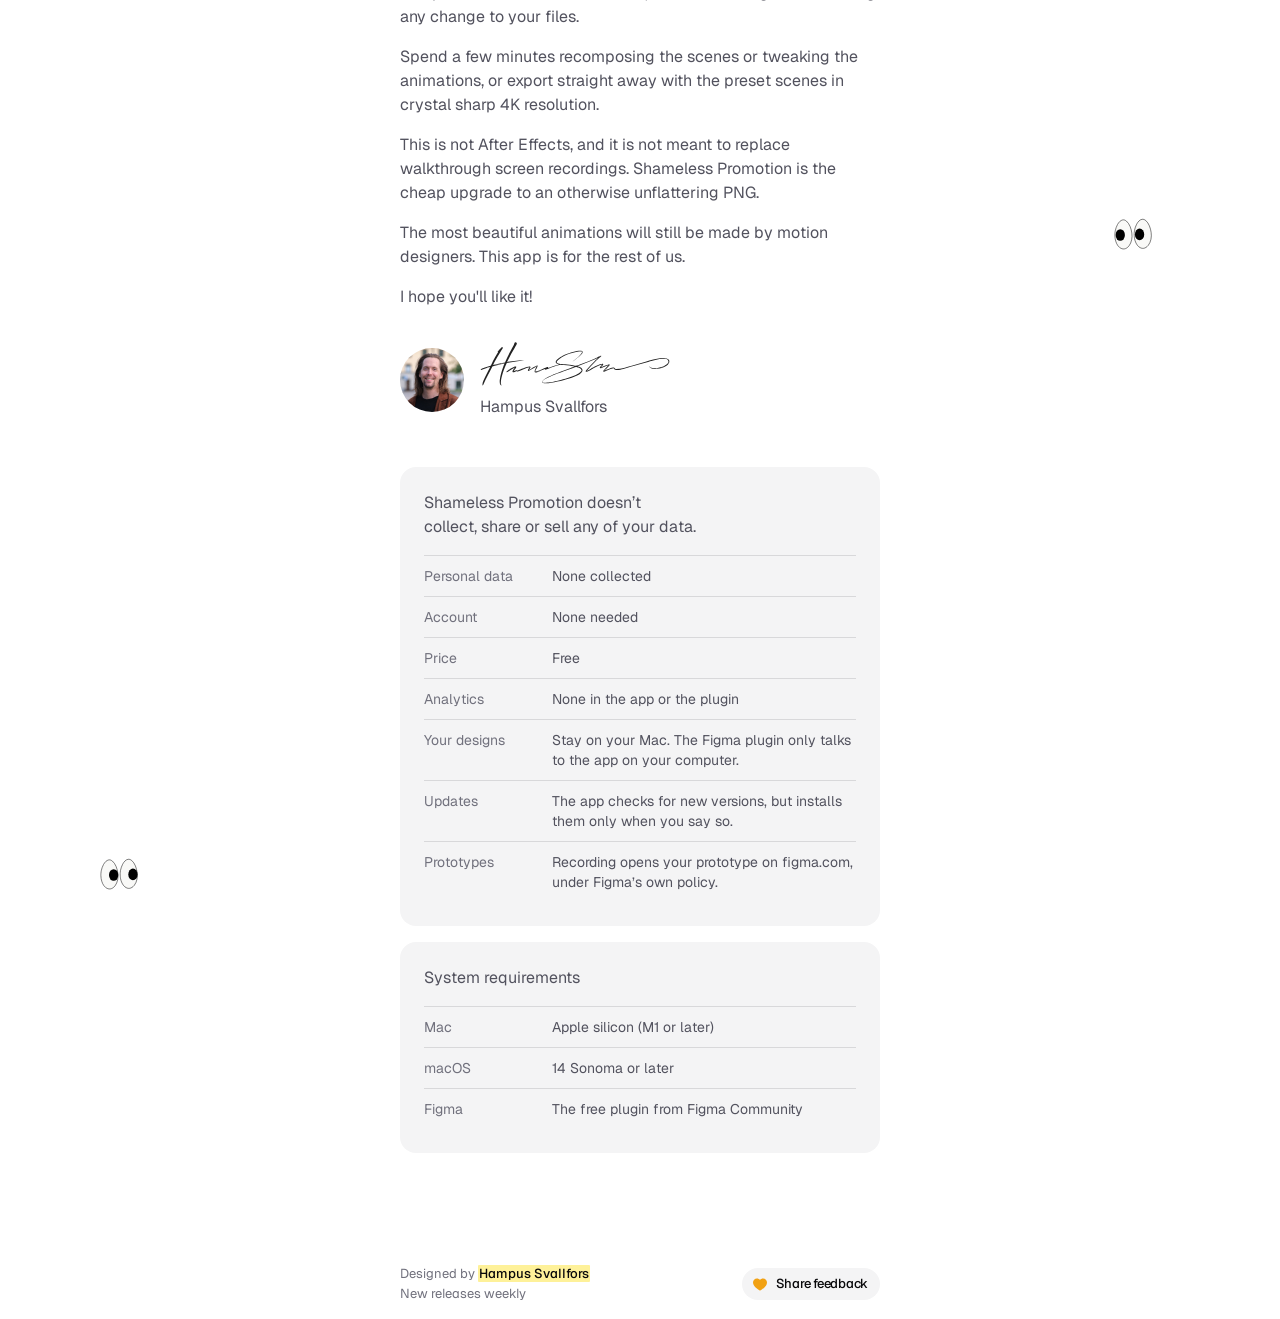
==== commit 0f17e2e8: "Site: quiet caption links (2026-10-08)" ====
--- a/index.html
+++ b/index.html
@@ -75,7 +75,7 @@
     <section class="films" aria-label="Example film">
       <figure class="film">
         <video muted loop playsinline preload="none" poster="assets/showcase-poster.jpg" data-src="videos/showcase.mp4" width="1920" height="1080"></video>
-        <figcaption>Generated in 1080p, Low quality. Designs from Figma Community by <a class="low" href="https://www.figma.com/@wblekhoa">@wblekhoa</a>, <a class="low" href="https://www.figma.com/@uxbymaharram">@uxbymaharram</a> and <a class="low" href="https://www.figma.com/@svallfors">@svallfors</a>.</figcaption>
+        <figcaption>Generated in 1080p, Low quality. Designs from Figma Community by <a class="quiet" href="https://www.figma.com/@wblekhoa">@wblekhoa</a>, <a class="quiet" href="https://www.figma.com/@uxbymaharram">@uxbymaharram</a> and <a class="quiet" href="https://www.figma.com/@svallfors">@svallfors</a>.</figcaption>
       </figure>
     </section>
 
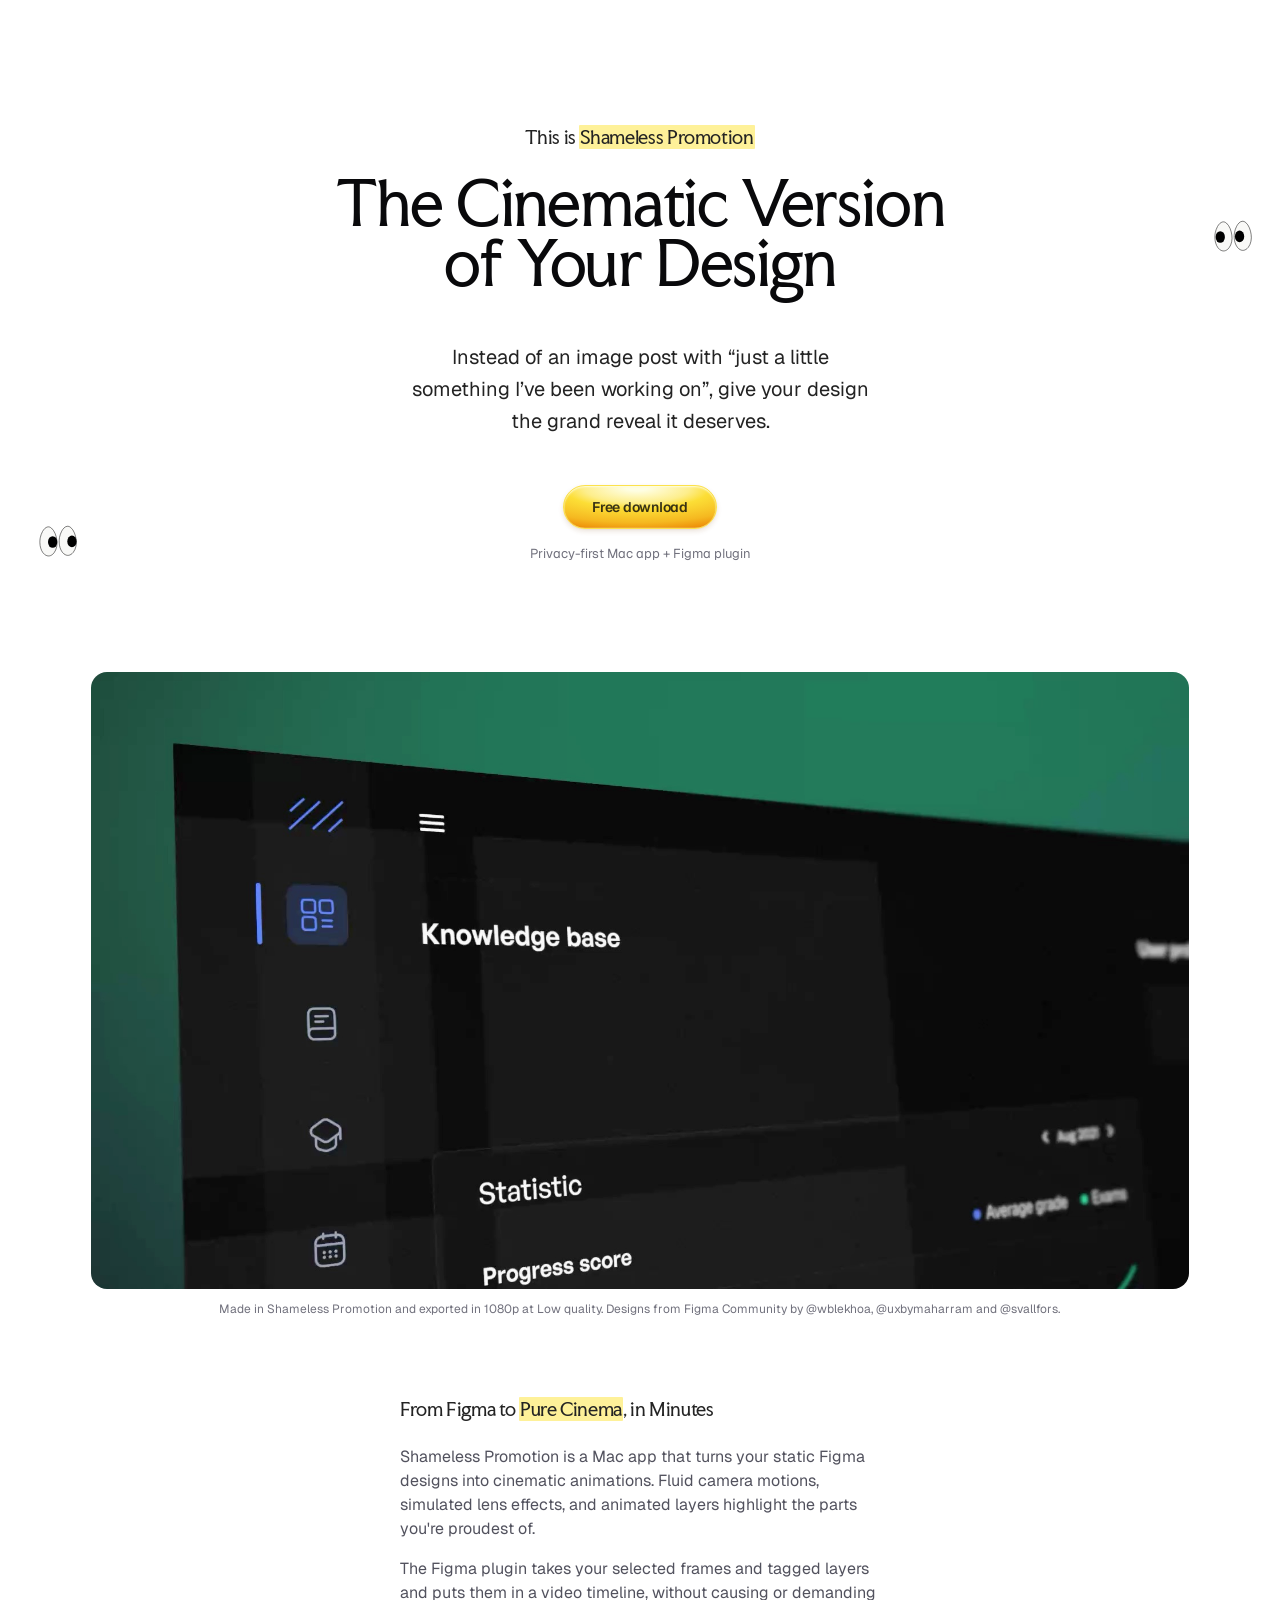
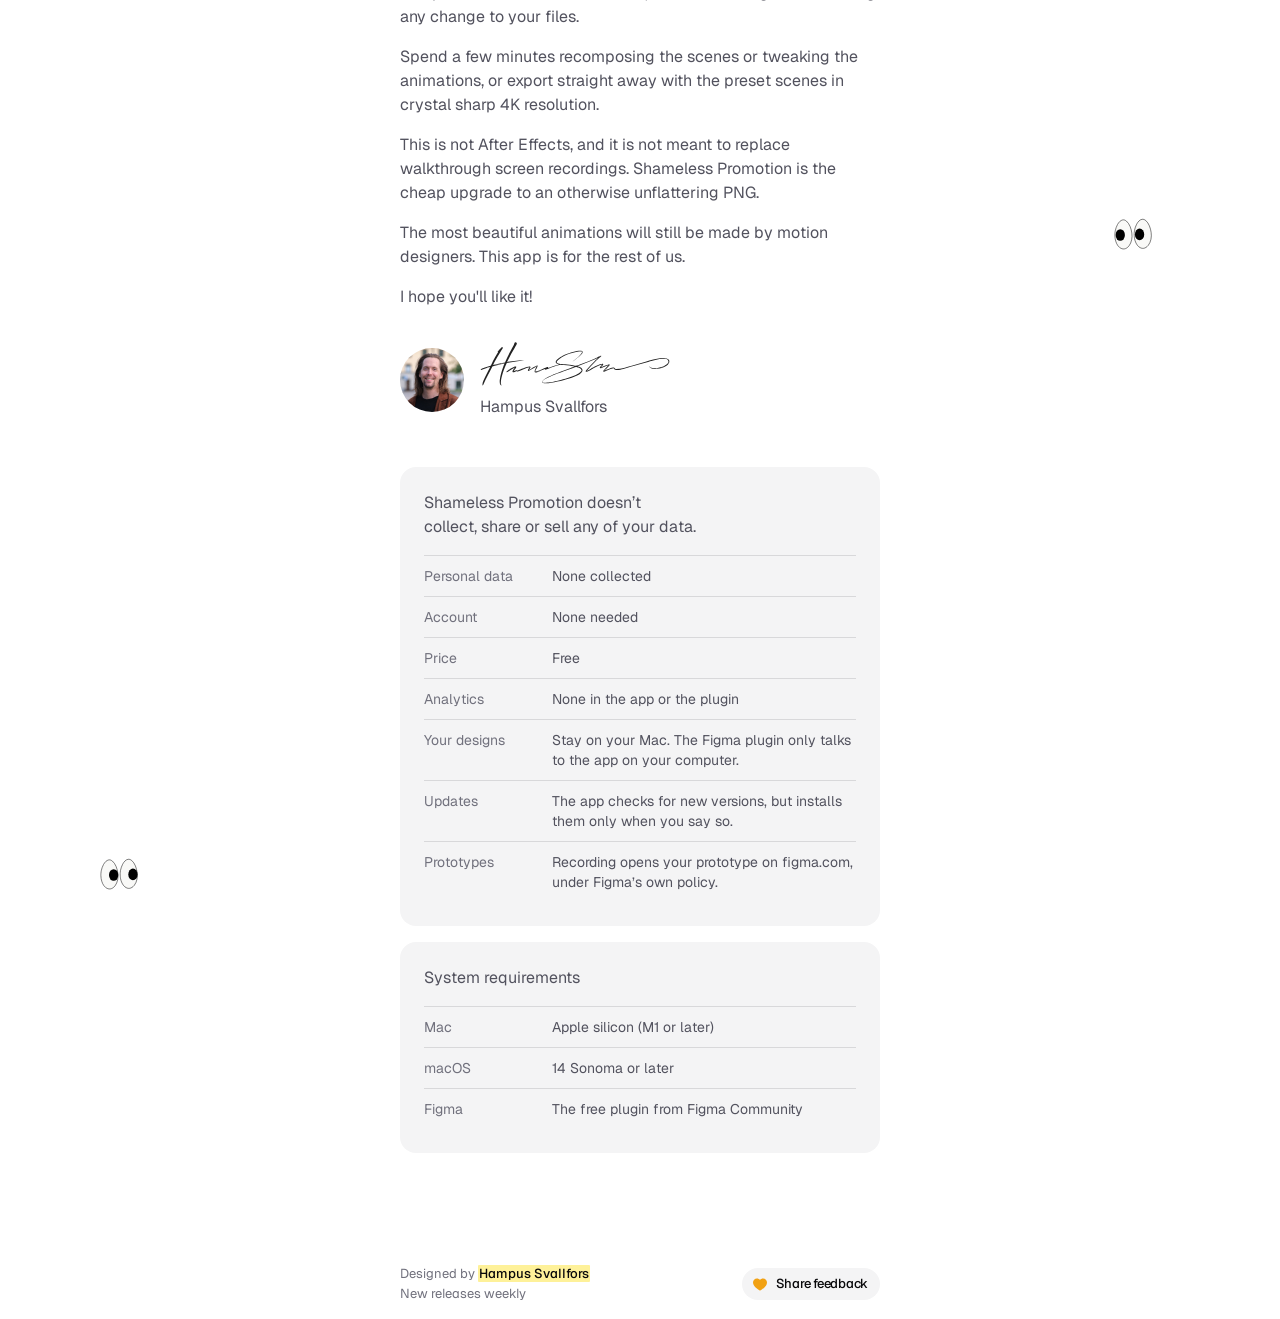
==== commit 8255d260: "Site: caption copy (2026-10-08)" ====
--- a/index.html
+++ b/index.html
@@ -75,7 +75,7 @@
     <section class="films" aria-label="Example film">
       <figure class="film">
         <video muted loop playsinline preload="none" poster="assets/showcase-poster.jpg" data-src="videos/showcase.mp4" width="1920" height="1080"></video>
-        <figcaption>Generated in 1080p, Low quality. Designs from Figma Community by <a class="quiet" href="https://www.figma.com/@wblekhoa">@wblekhoa</a>, <a class="quiet" href="https://www.figma.com/@uxbymaharram">@uxbymaharram</a> and <a class="quiet" href="https://www.figma.com/@svallfors">@svallfors</a>.</figcaption>
+        <figcaption>Made in Shameless Promotion and exported in 1080p at Low quality. Designs from Figma Community by <a class="quiet" href="https://www.figma.com/@wblekhoa">@wblekhoa</a>, <a class="quiet" href="https://www.figma.com/@uxbymaharram">@uxbymaharram</a> and <a class="quiet" href="https://www.figma.com/@svallfors">@svallfors</a>.</figcaption>
       </figure>
     </section>
 
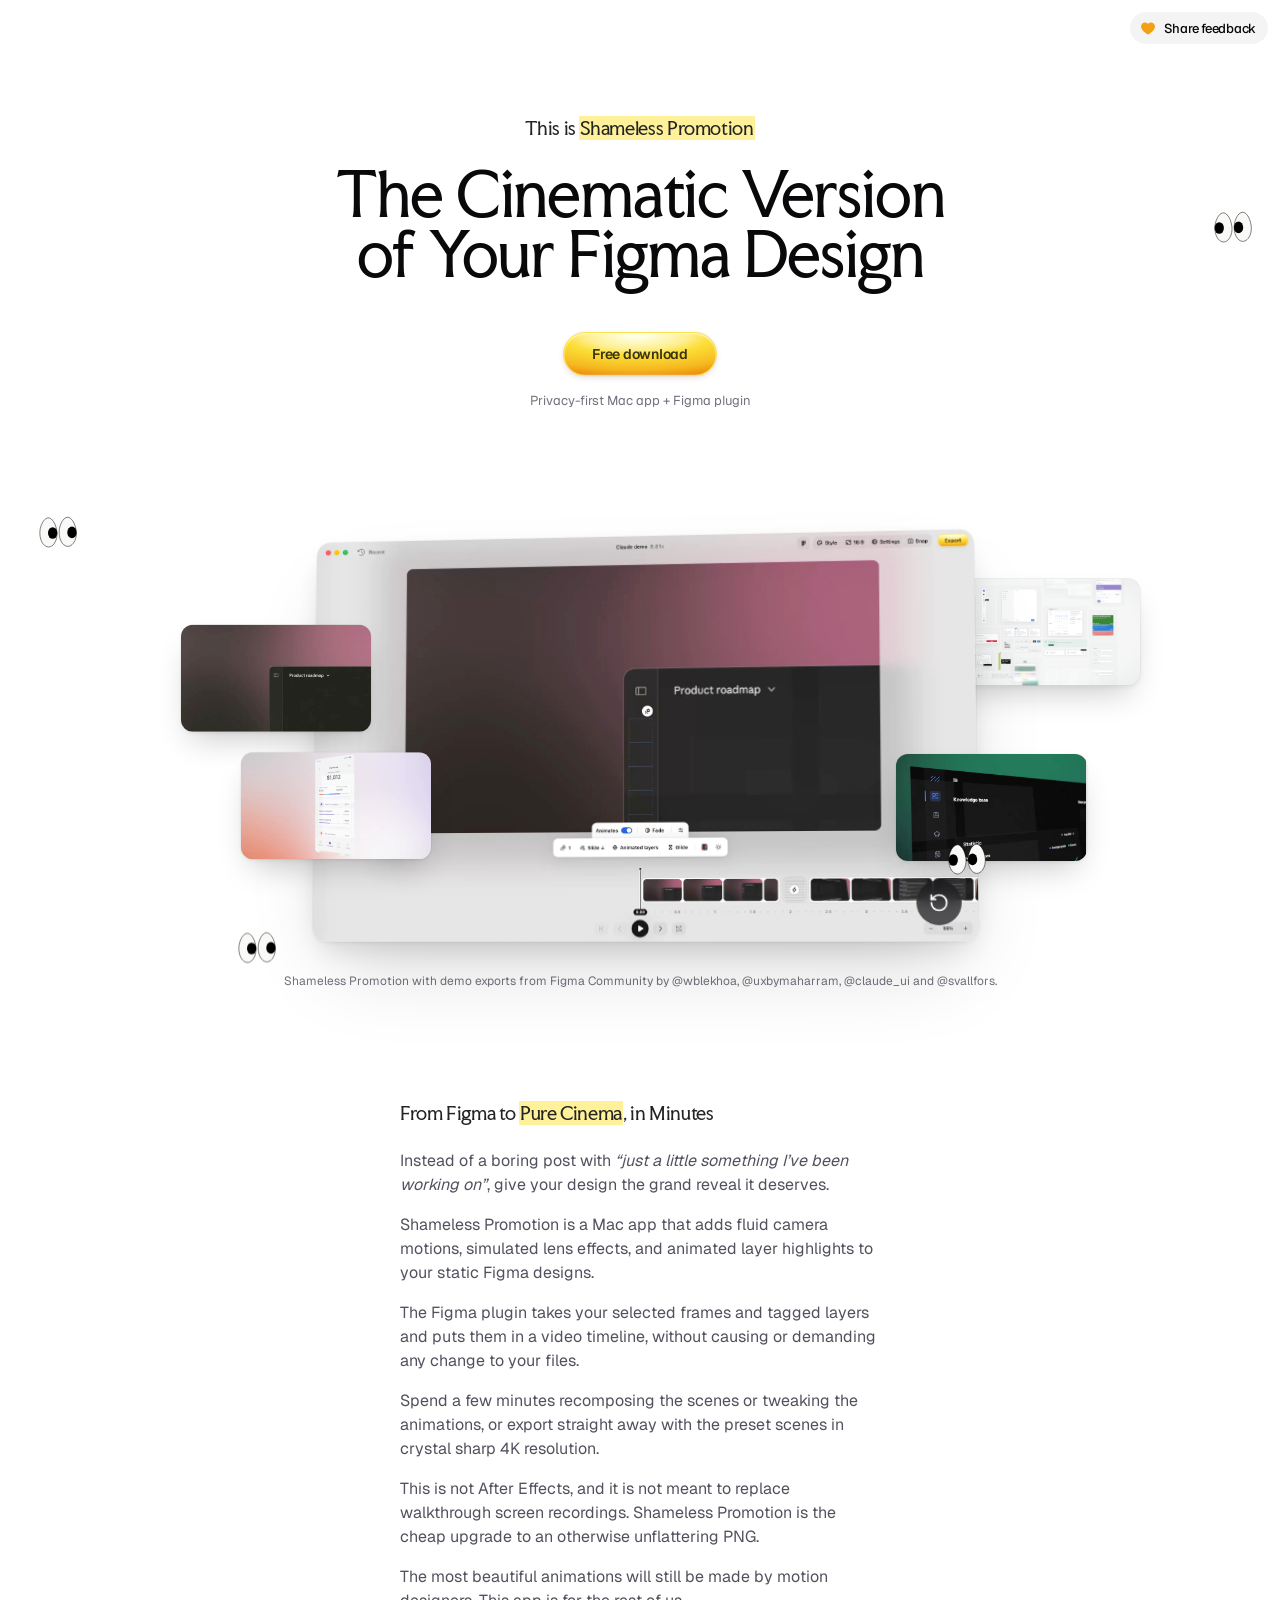
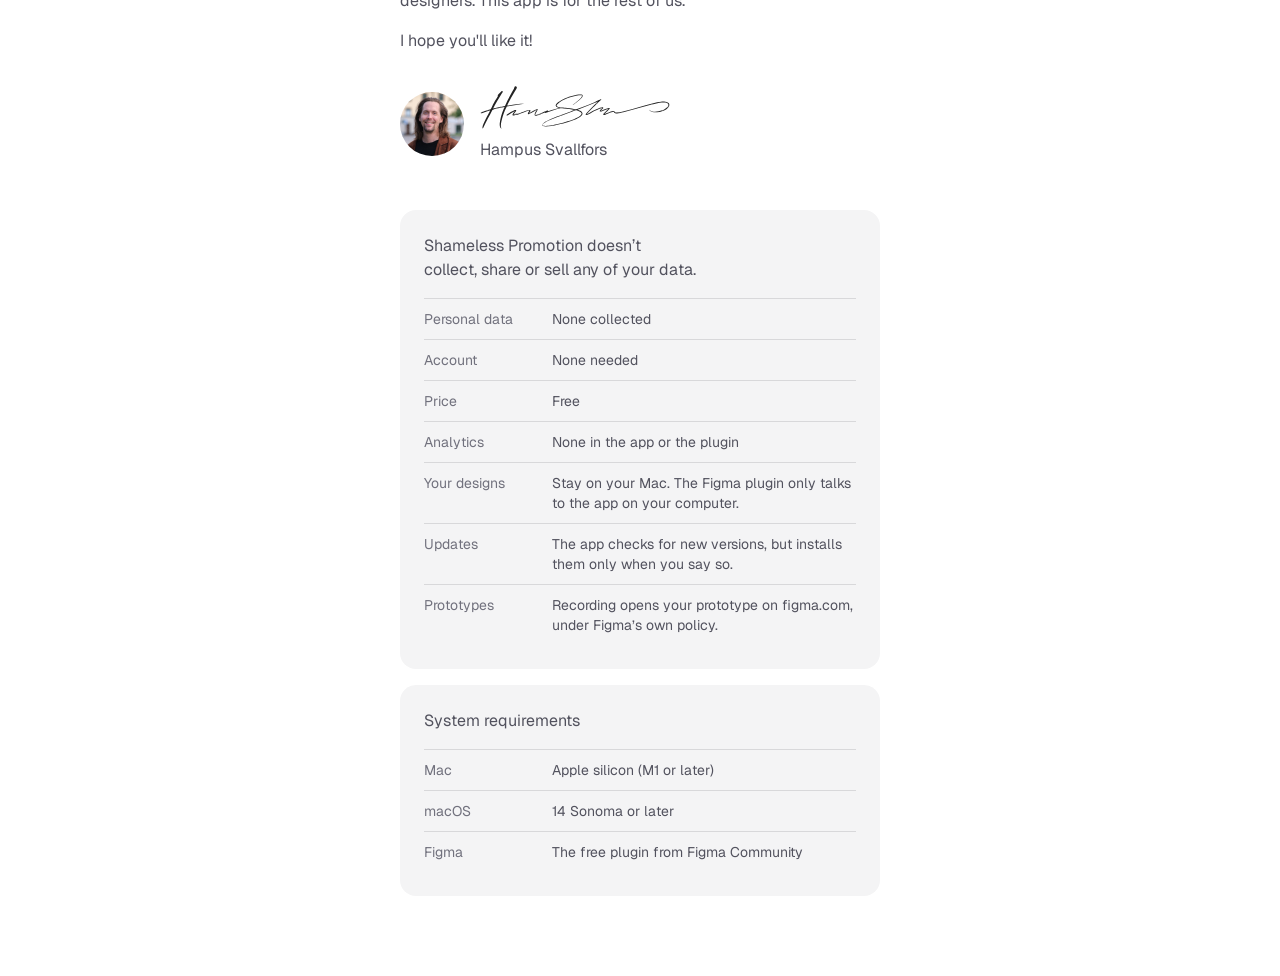
==== commit 8f3d386b: "Site: showcase with floating films, click to enlarge, new copy (2026-10-16)" ====
--- a/index.html
+++ b/index.html
@@ -3,10 +3,10 @@
 <head>
   <meta charset="utf-8">
   <meta name="viewport" content="width=device-width, initial-scale=1">
-  <title>Shameless Promotion — The Cinematic Version of Your Design</title>
+  <title>Shameless Promotion — The Cinematic Version of Your Figma Design</title>
   <meta name="description" content="Shameless Promotion is a free Mac app and Figma plugin that turns your static Figma designs into cinematic animations. Cinematic design videos, in minutes.">
   <meta property="og:title" content="Shameless Promotion">
-  <meta property="og:description" content="The cinematic version of your design. A free Mac app and Figma plugin.">
+  <meta property="og:description" content="The cinematic version of your Figma design. A free Mac app and Figma plugin.">
   <meta property="og:type" content="website">
   <meta property="og:url" content="https://shamelesspromotion.app/">
   <meta property="og:image" content="https://shamelesspromotion.app/assets/og.png">
@@ -45,11 +45,17 @@
   <link rel="apple-touch-icon" href="assets/apple-touch-icon.png">
   <link rel="preconnect" href="https://fonts.googleapis.com">
   <link rel="preconnect" href="https://fonts.gstatic.com" crossorigin>
-  <link rel="stylesheet" href="https://fonts.googleapis.com/css2?family=Faculty+Glyphic&family=Geist:wght@400;500;600&display=swap">
-  <link rel="stylesheet" href="styles.css?v=b5ae62bf2d">
+  <link rel="stylesheet" href="https://fonts.googleapis.com/css2?family=Faculty+Glyphic&family=Geist:ital,wght@0,400;0,500;0,600;1,400&display=swap">
+  <link rel="stylesheet" href="styles.css?v=a01081664f">
 </head>
 <body>
   <main class="page">
+
+    <!-- feedback in the page's top right corner (Hampus 2026-10-16), the footer retired -->
+    <a class="pill feedback" href="https://github.com/svallfors/shameless-promotion-releases/issues/new">
+      <svg width="16" height="16" viewBox="0 0 16 16" aria-hidden="true"><use href="assets/heart.svg#Frame"></use></svg>
+      Share feedback
+    </a>
 
     <header class="hero">
       <div class="hero-inner">
@@ -60,8 +66,7 @@
         <span class="eyes eyes-1" data-depth="0.018" aria-hidden="true"></span>
         <span class="eyes eyes-2" data-depth="0.010" aria-hidden="true"></span>
         <p class="eyebrow">This is <mark>Shameless Promotion</mark></p>
-        <h1>The Cinematic Version <br>of Your Design</h1>
-        <p class="lede">Instead of an image post with “just a little something I’ve been working on”, give your design the grand reveal it deserves.</p>
+        <h1>The Cinematic Version <br>of Your Figma Design</h1>
         <div class="cta">
           <a class="button" id="download" href="https://github.com/svallfors/shameless-promotion-releases/releases/latest"><span>Free download</span></a>
           <p class="cta-note" id="cta-note"><a class="quiet" href="#privacy">Privacy-first</a> Mac app + <a class="quiet" href="https://www.figma.com/community/plugin/1685059029492451885">Figma plugin</a><span id="cta-version"></span></p>
@@ -69,20 +74,50 @@
       </div>
     </header>
 
-    <!-- the showcase film (Hampus 2026-10-04): one video in place of the
-         three placeholder tiles, the same in light and dark; it loads when it
-         nears the view and plays muted, looping, inline (main.js) -->
-    <section class="films" aria-label="Example film">
-      <figure class="film">
-        <video muted loop playsinline preload="none" poster="assets/showcase-poster.jpg" data-src="videos/showcase.mp4" width="1920" height="1080"></video>
-        <figcaption>Made in Shameless Promotion and exported in 1080p at Low quality. Designs from Figma Community by <a class="quiet" href="https://www.figma.com/@wblekhoa">@wblekhoa</a>, <a class="quiet" href="https://www.figma.com/@uxbymaharram">@uxbymaharram</a> and <a class="quiet" href="https://www.figma.com/@svallfors">@svallfors</a>.</figcaption>
-      </figure>
-    </section>
+    <!-- THE SHOWCASE (Hampus 2026-10-16, his design): the app playing a film,
+         big and leaning, with the four example films floating around it - three
+         in front, one behind - each drifting at its own depth as the page
+         scrolls (main.js). On narrow screens the app sits alone and the films
+         follow in a snapping strip -->
+    <section class="showcase" aria-label="Shameless Promotion playing a film, and four example films">
+      <!-- the app window, light or dark with the page (main.js picks the file);
+           it plays once as it comes into view, then offers a replay -->
+      <div class="demo">
+        <div class="demo-stage">
+          <video class="demo-video" muted playsinline preload="none" width="3436" height="2122"
+            data-light="videos/app-light.mp4" data-dark="videos/app-dark.mp4"
+            data-poster-light="assets/poster-app-light.jpg" data-poster-dark="assets/poster-app-dark.jpg"></video>
+          <button class="demo-replay" type="button" aria-label="Replay" hidden>
+            <svg width="20" height="20" viewBox="0 0 24 24" fill="none" stroke="currentColor" stroke-width="2" stroke-linecap="round" stroke-linejoin="round" aria-hidden="true"><path d="M3 12a9 9 0 1 0 9-9 9.75 9.75 0 0 0-6.74 2.74L3 8"/><path d="M3 3v5h5"/></svg>
+          </button>
+        </div>
+      </div>
+      <!-- the four films, looping while on screen; data-scroll is how much faster
+           (or, behind the app, slower) than the page each one scrolls -->
+      <div class="clips">
+        <figure class="clip clip-1" data-scroll="0.10">
+          <video muted loop playsinline preload="none" poster="assets/poster-clip-1.jpg" data-src="videos/clip-1.mp4" width="1280" height="720"></video>
+        </figure>
+        <figure class="clip clip-2" data-scroll="-0.05">
+          <video muted loop playsinline preload="none" poster="assets/poster-clip-2.jpg" data-src="videos/clip-2.mp4" width="1280" height="720"></video>
+        </figure>
+        <figure class="clip clip-3" data-scroll="0.06">
+          <video muted loop playsinline preload="none" poster="assets/poster-clip-3.jpg" data-src="videos/clip-3.mp4" width="1280" height="720"></video>
+        </figure>
+        <figure class="clip clip-4" data-scroll="0.08">
+          <video muted loop playsinline preload="none" poster="assets/poster-clip-4.jpg" data-src="videos/clip-4.mp4" width="1280" height="720"></video>
+          <span class="eyes eyes-6" data-depth="0.016" aria-hidden="true"></span>
+        </figure>
+      </div>
+      <span class="eyes eyes-5" data-depth="0.012" data-scroll="0.12" aria-hidden="true"></span>
+    </section>
+    <p class="clips-cap">Shameless Promotion with demo exports from Figma Community by <a class="quiet" href="https://www.figma.com/@wblekhoa">@wblekhoa</a>, <a class="quiet" href="https://www.figma.com/@uxbymaharram">@uxbymaharram</a>, <a class="quiet" href="https://www.figma.com/@claude_ui">@claude_ui</a> and <a class="quiet" href="https://www.figma.com/@svallfors">@svallfors</a>.</p>
 
     <section class="story">
       <span class="eyes eyes-3" data-depth="0.014" aria-hidden="true"></span>
       <h2>From Figma to <mark>Pure Cinema</mark>, in Minutes</h2>
-      <p>Shameless Promotion is a Mac app that turns your static Figma designs into cinematic animations. Fluid camera motions, simulated lens effects, and animated layers highlight the parts you're proudest of.</p>
+      <p>Instead of a boring post with <em>“just a little something I’ve been working on”</em>, give your design the grand reveal it deserves.</p>
+      <p>Shameless Promotion is a Mac app that adds fluid camera motions, simulated lens effects, and animated layer highlights to your static Figma designs.</p>
       <p>The Figma plugin takes your selected frames and tagged layers and puts them in a video timeline, without causing or demanding any change to your files.</p>
       <p>Spend a few minutes recomposing the scenes or tweaking the animations, or export straight away with the preset scenes in crystal sharp 4K resolution.</p>
       <p>This is not After Effects, and it is not meant to replace walkthrough screen recordings. Shameless Promotion is the cheap upgrade to an otherwise unflattering PNG.</p>
@@ -92,7 +127,7 @@
         <img class="avatar" src="assets/hampus.jpg" width="64" height="64" alt="">
         <div class="sign-text">
           <img class="signature" src="assets/signature.svg" width="248" height="59" alt="">
-          <p class="sign-name">Hampus Svallfors</p>
+          <p class="sign-name"><a class="quiet" href="https://svallfors.com">Hampus Svallfors</a></p>
         </div>
       </div>
     </section>
@@ -129,17 +164,6 @@
     </section>
     </div>
 
-    <!-- the footer within the content's width (Hampus 2026-09-30): the two
-         facts stacked on the left (the designer first), feedback on the right; the GitHub pill
-         and "Share your feedback 🙌" retired -->
-    <footer class="foot">
-      <p class="foot-line"><span>Designed by <a class="low" href="https://svallfors.com">Hampus Svallfors</a></span><span>New releases weekly</span></p>
-      <a class="pill" href="https://github.com/svallfors/shameless-promotion-releases/issues/new">
-        <svg width="16" height="16" viewBox="0 0 16 16" aria-hidden="true"><use href="assets/heart.svg#Frame"></use></svg>
-        Share feedback
-      </a>
-    </footer>
-
   </main>
 
   <!-- one eye pair, stamped into every .eyes by main.js: the egg from the
@@ -190,6 +214,6 @@
     </svg>
   </template>
 
-  <script src="main.js?v=9267e3bbef" defer></script>
+  <script src="main.js?v=11e5f7ed7f" defer></script>
 </body>
 </html>
--- a/styles.css
+++ b/styles.css
@@ -3,17 +3,27 @@
    Geist for everything else. Light is the designed mode; dark is derived here
    with the app's own night palette. */
 
+/* the example clips' width in the narrow screens' strip until main.js fits it (see .clips) */
+:root { --clip-w: min(600px, 70vw); }
+/* the app window's width in the showcase; the hero sizes against it too */
+:root { --ui-w: min(960px, 52vw); }
 :root {
   color-scheme: light dark;
   --bg: #ffffff;
   --text: #09090b;        /* headline */
-  --text-2: #232323;      /* eyebrow, lede */
+  --text-2: #232323;      /* eyebrow */
   --text-3: #52525e;      /* body */
   --text-dim: #71717d;    /* notes, footer */
   --text-label: #71717d;  /* the checklists' labels */
   --pill: #f4f4f5;
   --pill-hover: #e9e9ec;
   --tile: #f4f4f5;
+  /* the app demo's edge: a soft lift on light, a light hairline on dark */
+  --demo-edge: 0 0 0 0.5px rgba(0, 0, 0, 0.06), 0 2px 4px rgba(0, 0, 0, 0.04), 0 12px 32px -8px rgba(0, 0, 0, 0.14), 0 40px 80px -24px rgba(0, 0, 0, 0.18);
+  /* the floating films' edge, the same lift a size down */
+  --clip-edge: 0 0 0 0.5px rgba(0, 0, 0, 0.06), 0 2px 4px rgba(0, 0, 0, 0.05), 0 16px 32px -10px rgba(0, 0, 0, 0.22);
+  /* an enlarged film: lifted well clear of the blurred page */
+  --lightbox-edge: 0 0 0 0.5px rgba(0, 0, 0, 0.08), 0 8px 16px rgba(0, 0, 0, 0.06), 0 40px 100px -24px rgba(0, 0, 0, 0.35);
   --hl: #fef199;          /* the marker highlight */
   --hl-text: #232323;
   --btn-border: #fce24c;
@@ -33,6 +43,9 @@
     --pill: #27272a;
     --pill-hover: #323236;
     --tile: #27272a;
+    --demo-edge: 0 0 0 1px rgba(255, 255, 255, 0.14), 0 40px 80px -24px rgba(0, 0, 0, 0.5);
+    --clip-edge: 0 0 0 1px rgba(255, 255, 255, 0.14), 0 16px 32px -10px rgba(0, 0, 0, 0.55);
+    --lightbox-edge: 0 0 0 1px rgba(255, 255, 255, 0.14), 0 40px 100px -24px rgba(0, 0, 0, 0.7);
     --hl: transparent;      /* dark: the marker becomes yellow type */
     --hl-text: #fce24c;
     --btn-border: #fce24c;
@@ -52,6 +65,9 @@
     --pill: #27272a;
     --pill-hover: #323236;
     --tile: #27272a;
+    --demo-edge: 0 0 0 1px rgba(255, 255, 255, 0.14), 0 40px 80px -24px rgba(0, 0, 0, 0.5);
+    --clip-edge: 0 0 0 1px rgba(255, 255, 255, 0.14), 0 16px 32px -10px rgba(0, 0, 0, 0.55);
+    --lightbox-edge: 0 0 0 1px rgba(255, 255, 255, 0.14), 0 40px 100px -24px rgba(0, 0, 0, 0.7);
     --hl: transparent;      /* dark: the marker becomes yellow type */
     --hl-text: #fce24c;
     --btn-border: #fce24c;
@@ -84,11 +100,11 @@
   align-items: center;
   gap: 48px;
   min-height: 100vh;
-  padding: 64px 16px 16px;
+  padding: 64px 16px 80px; /* the foot: room under the last tile now the footer is gone */
   overflow-x: clip;
 }
 @media (max-width: 720px) {
-  .page { padding: 48px 24px 24px; gap: 40px; }
+  .page { padding: 72px 24px 64px; gap: 40px; } /* clear of the feedback pill */
 }
 
 /* ---------- type ---------- */
@@ -118,24 +134,6 @@
   border-radius: 1px;
   -webkit-box-decoration-break: clone;
   box-decoration-break: clone;
-}
-/* the small links' marker: fully behind the text, like the mark (Hampus
-   2026-09-30 - the low 9px stroke sat offset under small type) */
-a.low {
-  background: var(--hl);
-  color: var(--text);
-  font-weight: 500;
-  padding: 0 1px;
-  border-radius: 1px;
-  text-decoration: none;
-  -webkit-box-decoration-break: clone;
-  box-decoration-break: clone;
-}
-a.low:hover { text-decoration: underline; text-underline-position: from-font; }
-/* dark (Hampus's dark frame): the name is underlined in the footer grey */
-:root[data-theme="dark"] a.low { background: none; color: var(--text-dim); text-decoration: underline; text-underline-position: from-font; }
-@media (prefers-color-scheme: dark) {
-  :root:not([data-theme="light"]) a.low { background: none; color: var(--text-dim); text-decoration: underline; text-underline-position: from-font; }
 }
 /* links that read as the text around them until hovered, then take the
    yellow marker with darker type (Hampus 2026-10-01; on the dark ground the
@@ -151,20 +149,20 @@
 a.quiet:hover, a.quiet:focus-visible { background: var(--hl); color: var(--hl-text); }
 
 /* ---------- hero ---------- */
-/* the hero fills the first screen: its content sits at the vertical
-   center and the film row ends about 24px under the fold, so most of the
-   films show and invite the scroll (Hampus 2026-09-17). The row's height
-   follows from its width (three tiles at 469:296 with 24px gaps); svh so a
-   phone's collapsing toolbar doesn't move it; off on narrow screens */
+/* the first screen (Hampus 2026-10-16): the hero centred in the room above
+   the showcase, which runs about 10% of its height past the fold - air at
+   the top, and a nudge to scroll. The showcase is the app window's height
+   (--ui-w at the recording's 2122/3436, less its 4 cropped rows); above it
+   sit the page's 64 px top, the 48 px gap and its own 24 px. A short window
+   leaves the hero at its own height */
 .hero {
-  --row-w: min(100vw - 32px, 1800px);
-  --film-h: calc((var(--row-w) - 48px) / 3 * 296 / 469);
+  --show-h: calc(var(--ui-w) * 2122 / 3436 - 4px);
   display: flex;
   flex-direction: column;
   align-items: center;
   justify-content: center;
   width: 100%;
-  min-height: calc(100svh - 64px - 48px - var(--film-h) + 24px);
+  min-height: calc(100svh - 64px - 48px - 24px - 0.9 * var(--show-h));
 }
 .hero-inner {
   position: relative;
@@ -175,16 +173,6 @@
   width: 100%;
   max-width: 672px;
   text-align: center;
-}
-@media (max-width: 720px) {
-  .hero { min-height: 0; }
-}
-.hero .lede {
-  margin: 24px 0 0;
-  max-width: 476px;
-  color: var(--text-2);
-  font-size: 20px;
-  line-height: 32px;
 }
 .cta {
   display: flex;
@@ -238,40 +226,212 @@
 .button:active { transform: translateY(1px); filter: brightness(0.98); }
 .button:focus-visible { outline: 2px solid var(--btn-border); outline-offset: 3px; }
 
-/* ---------- the film ---------- */
-/* one showcase video (Hampus 2026-10-04: "a little smaller than the current
-   container for the three images") - 16:9, the same in light and dark */
-.films {
-  width: min(88%, 1440px);
-  margin-bottom: 32px; /* more room before the story than the page's 48px gap */
-}
-.film { margin: 0; }
-.film video {
+/* ---------- the showcase: the app and the floating films ---------- */
+/* THE SHOWCASE (Hampus 2026-10-16, his design): the app's window playing a
+   film, big, with a slight lean and turn, and the four example films floating
+   around it - two on the left and one on the right in front, one on the right
+   tucked behind the window. Every place and size is a share of the window's
+   width (--ui-w), measured off the design, so the picture scales as one; the
+   films and a pair of eyes drift at their own depths as the page scrolls
+   (main.js). Narrow screens get the window alone, then the films in a strip. */
+.showcase {
+  position: relative;
+  isolation: isolate; /* the films layer against the window and nothing else */
+  width: var(--ui-w);
+  margin-top: 24px;
+}
+/* THE APP: a recording of the whole window playing a film, light or dark with
+   the page; it plays once when it comes into view and offers a replay.
+   Rounded corners on the square recording, a soft lift on light and a light
+   hairline on dark */
+.demo {
+  position: relative;
+  z-index: 1;
+  width: 100%;
+  perspective: 2400px;
+}
+.demo-stage {
+  position: relative;
+  overflow: hidden; /* crops the recording's top and bottom edges (.demo-video's margins) */
+  border-radius: 14px;
+  box-shadow: var(--demo-edge);
+  transform: rotateX(5deg) rotateY(-7deg);
+  transform-origin: 50% 50%;
+}
+.demo-video {
+  display: block;
+  width: 100%;
+  height: auto;
+  aspect-ratio: 3436 / 2122;
+  margin: -2px 0; /* the recording's first and last rows go (Hampus 2026-10-14: crop 2 px at the bottom, then the top as well) */
+  border-radius: 14px;
+  background: var(--tile);
+}
+.demo-replay {
+  position: absolute;
+  right: 16px;
+  bottom: 16px;
+  display: grid;
+  place-items: center;
+  width: 44px;
+  height: 44px;
+  padding: 0;
+  border: 0;
+  border-radius: 9999px;
+  background: rgba(24, 24, 27, 0.72);
+  color: #fff;
+  cursor: pointer;
+  backdrop-filter: blur(8px);
+  -webkit-backdrop-filter: blur(8px);
+  transition: background-color 120ms ease, transform 120ms ease;
+}
+.demo-replay:hover { background: rgba(24, 24, 27, 0.88); }
+.demo-replay:active { transform: scale(0.96); }
+.demo-replay:focus-visible { outline: 2px solid #fff; outline-offset: 2px; }
+.demo-replay[hidden] { display: none; }
+
+/* the films: placed around the window, a little over a quarter of its width
+   each. No z-index on the wrapper, so each film layers against the window */
+.clips { position: absolute; inset: 0; pointer-events: none; }
+.clip {
+  position: absolute;
+  width: calc(var(--ui-w) * 0.286);
+  margin: 0;
+  z-index: 2;
+  pointer-events: auto;
+  cursor: zoom-in;
+}
+.clip:focus-visible { outline: none; }
+.clip:focus-visible video { outline: 2px solid var(--btn-border); outline-offset: 3px; }
+.clip video {
   display: block;
   width: 100%;
   height: auto;
   aspect-ratio: 16 / 9;
   object-fit: cover;
-  border-radius: 16px;
-  background: #111;
-}
-/* what the film is and whose designs it shows */
-.film figcaption {
-  margin-top: 12px;
+  border-radius: 12px;
+  background: var(--tile);
+  box-shadow: var(--clip-edge);
+}
+.clip-1 { left: calc(var(--ui-w) * -0.19);  top: calc(var(--ui-w) * 0.093); }
+.clip-3 { left: calc(var(--ui-w) * -0.10);  top: calc(var(--ui-w) * 0.302); }
+.clip-4 { left: calc(var(--ui-w) * 0.885);  top: calc(var(--ui-w) * 0.297); }
+/* behind the window, its left edge under the window's right */
+.clip-2 { left: calc(var(--ui-w) * 0.965);  top: calc(var(--ui-w) * 0.089); z-index: 0; }
+/* the two new pairs of eyes: one by the window's foot on the left, one
+   peeking over the green film's bottom edge */
+.showcase .eyes { z-index: 3; }
+.eyes-5 { left: calc(var(--ui-w) * -0.106); top: calc(var(--ui-w) * 0.54); }
+.eyes-6 { left: calc(37% - 20px); top: calc(100% - 22px); }
+
+/* AN ENLARGED FILM (Hampus 2026-10-16: "clicking one centers it, brings it
+   forward, blurs the back content. Clicking anywhere again returns it"): a
+   copy of the film grows out of its spot to the middle of the screen over a
+   veil that blurs the page (main.js); a click anywhere or Esc sends it back */
+.lightbox {
+  position: fixed;
+  inset: 0;
+  z-index: 50;
+  display: grid;
+  place-items: center;
+  cursor: zoom-out;
+}
+.lightbox-veil {
+  position: absolute;
+  inset: 0;
+  background: color-mix(in srgb, var(--bg) 50%, transparent);
+  -webkit-backdrop-filter: blur(16px);
+  backdrop-filter: blur(16px);
+}
+.lightbox video {
+  position: relative;
+  display: block;
+  width: min(92vw, 1280px, calc(86svh * 16 / 9));
+  height: auto;
+  aspect-ratio: 16 / 9;
+  object-fit: cover;
+  border-radius: 24px; /* rounder than in place, a hint of the film scaled up (Hampus 2026-10-16) */
+  background: var(--tile);
+  box-shadow: var(--lightbox-edge);
+  transform-origin: 0 0;
+}
+/* the film and its caption: the caption hangs under the film, so the film
+   itself stays in the middle of the screen */
+.lightbox-film { position: relative; }
+.lightbox-cap {
+  position: absolute;
+  top: calc(100% + 16px);
+  left: 0;
+  right: 0;
+  margin: 0;
+  color: var(--text-label); /* the footer grey, lighter on dark: it reads over the blurred page */
+  font-size: 12px;
+  line-height: 16px;
+  text-align: center;
+  text-wrap: balance;
+}
+.lightbox:focus { outline: none; }
+html.lightbox-open { overflow: hidden; }
+
+/* what the window and the films are and whose designs they show */
+.clips-cap {
+  width: min(100%, 880px);
+  margin: -16px 0 64px; /* close under the showcase, then air before the story (Hampus 2026-10-16: more space) */
   color: var(--text-dim);
   font-size: 12px;
   line-height: 16px;
   text-align: center;
   text-wrap: balance;
 }
+
+/* narrower windows: the window alone at the column's width, then the films
+   in one row that runs to the window's edges and snaps film by film; the
+   film width (--clip-w, set by main.js) always leaves 30% of the next one
+   showing, so the strip reads as one that scrolls */
+@media (max-width: 900px) {
+  .hero { min-height: 0; }
+  .showcase { width: 100%; display: flex; flex-direction: column; gap: 24px; margin-top: 0; }
+  .demo { width: min(100%, 960px); align-self: center; }
+  .showcase > .eyes, .eyes-6 { display: none; }
+  .clips {
+    position: static;
+    display: flex;
+    gap: 16px;
+    width: calc(100% + 32px);
+    margin: 0 -16px;
+    padding: 0 16px 8px;
+    overflow-x: auto;
+    scroll-snap-type: x mandatory;
+    scroll-padding: 0 16px;
+    -webkit-overflow-scrolling: touch;
+    scrollbar-width: thin;
+    scrollbar-color: rgba(127, 127, 127, 0.35) transparent; /* reads on either ground */
+    pointer-events: auto;
+  }
+  .clip { position: static; flex: 0 0 var(--clip-w); width: auto; min-width: 0; scroll-snap-align: start; }
+  .lightbox video { border-radius: 16px; }
+  .clip:last-child { scroll-snap-align: end; }
+  .clip video { box-shadow: none; }
+  .clips-cap { margin: -24px 0 24px; }
+}
 @media (max-width: 720px) {
-  .films { width: 100%; margin-bottom: 16px; }
-  .film video { border-radius: 12px; }
+  .demo-stage, .demo-video { border-radius: 10px; }
+  .demo-replay { right: 10px; bottom: 10px; width: 36px; height: 36px; }
+  .clips {
+    gap: 12px;
+    width: calc(100% + 48px);
+    margin: 0 -24px;
+    padding: 0 24px;
+    scroll-padding: 0 24px;
+    scrollbar-width: none;
+  }
+  .clips::-webkit-scrollbar { display: none; }
+  .clip video { border-radius: 10px; }
+  .clips-cap { margin: -16px 0 16px; }
   /* the designed two-line break is for the wide headline; narrow, let
      text-wrap: balance find the lines */
   h1 br { display: none; }
 }
-
 /* ---------- story ---------- */
 .story {
   position: relative;
@@ -358,28 +518,9 @@
   .checklist > div { grid-template-columns: 1fr; gap: 2px; }
 }
 
-/* ---------- footer ---------- */
-.foot {
-  display: flex;
-  align-items: center;
-  justify-content: space-between;
-  gap: 16px;
-  width: 100%;
-  max-width: 480px;
-  margin-top: auto;
-  padding-top: 64px;
-}
-.foot-line {
-  display: flex;
-  flex-direction: column;
-  gap: 2px;
-  margin: 0;
-  color: var(--text-dim);
-  font-size: 13px;
-  line-height: 18px;
-  text-align: left;
-  font-feature-settings: "salt" 1, "ordn" 1, "ss02" 1, "ss03" 1, "ss04" 1, "ss05" 1, "ss06" 1, "dlig" 1;
-}
+/* ---------- feedback ---------- */
+/* in the page's top right corner, 12 px in from the top and the side (Hampus 2026-10-16) */
+.feedback { position: absolute; top: 12px; right: 12px; z-index: 2; }
 .pill {
   display: inline-flex;
   align-items: center;
@@ -398,11 +539,7 @@
   transition: background 0.15s ease;
 }
 .pill:hover { background: var(--pill-hover); }
-.pill svg { color: var(--text); opacity: 0.8; }
-.pill:last-child svg { color: #f5a623; opacity: 1; }
-@media (max-width: 720px) {
-  .foot { padding-top: 40px; }
-}
+.pill svg { color: #f5a623; }
 
 /* ---------- the eyes ---------- */
 /* anchored to the hero (672 wide) and the story (480 wide) at the design's
@@ -418,7 +555,7 @@
 }
 .eyes-1 { top: 91px;  left: min(calc(100% + 237px), calc(50vw + 280px)); }
 .eyes-2 { top: 396px; left: max(-266px, calc(352px - 50vw)); }
-.eyes-3 { top: 417px; left: min(calc(100% + 233px), calc(50vw + 184px)); }
+.eyes-3 { top: 308px; left: min(calc(100% + 233px), calc(50vw + 184px)); }
 /* left of the privacy tile, by its foot (Hampus 2026-10-01); the tile is
    480 wide and centred, so 256px - 50vw keeps the pair 16px off the edge */
 .eyes-4 { top: 387px; left: max(-301px, calc(256px - 50vw)); }
